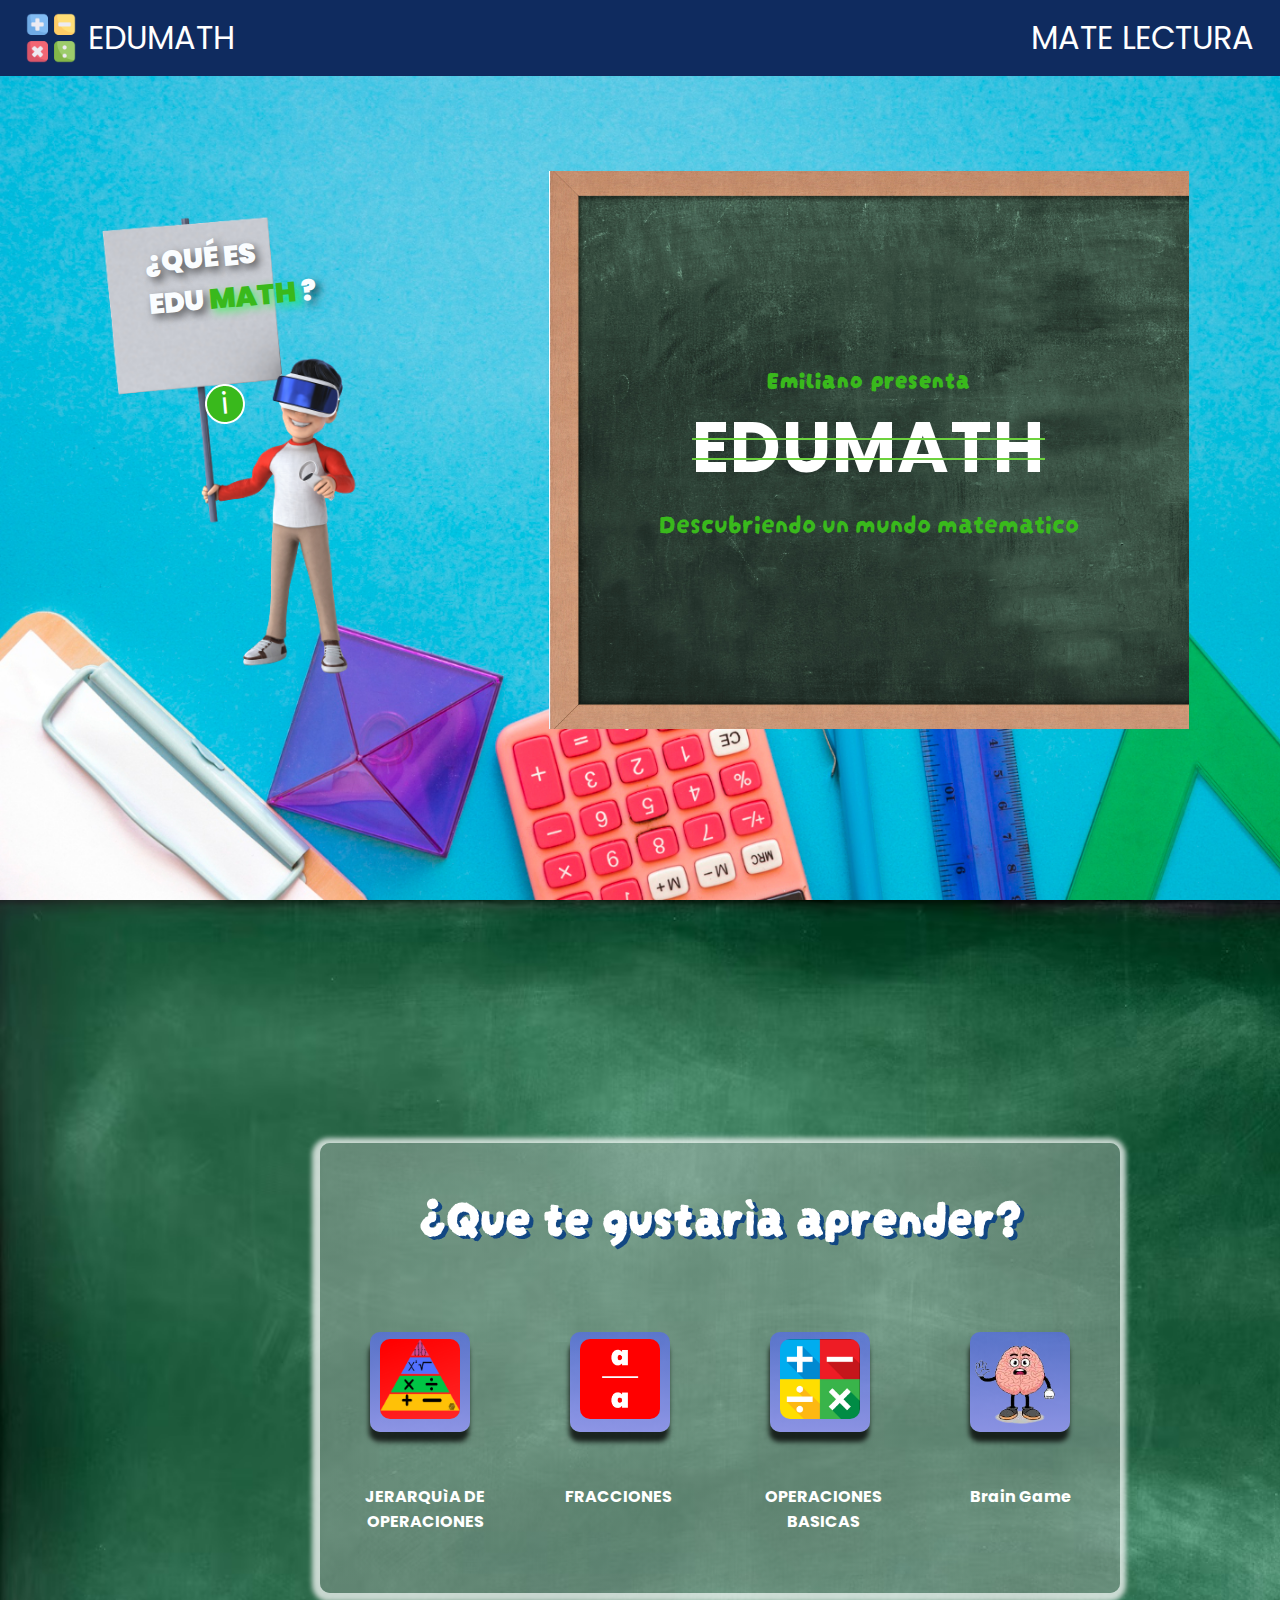
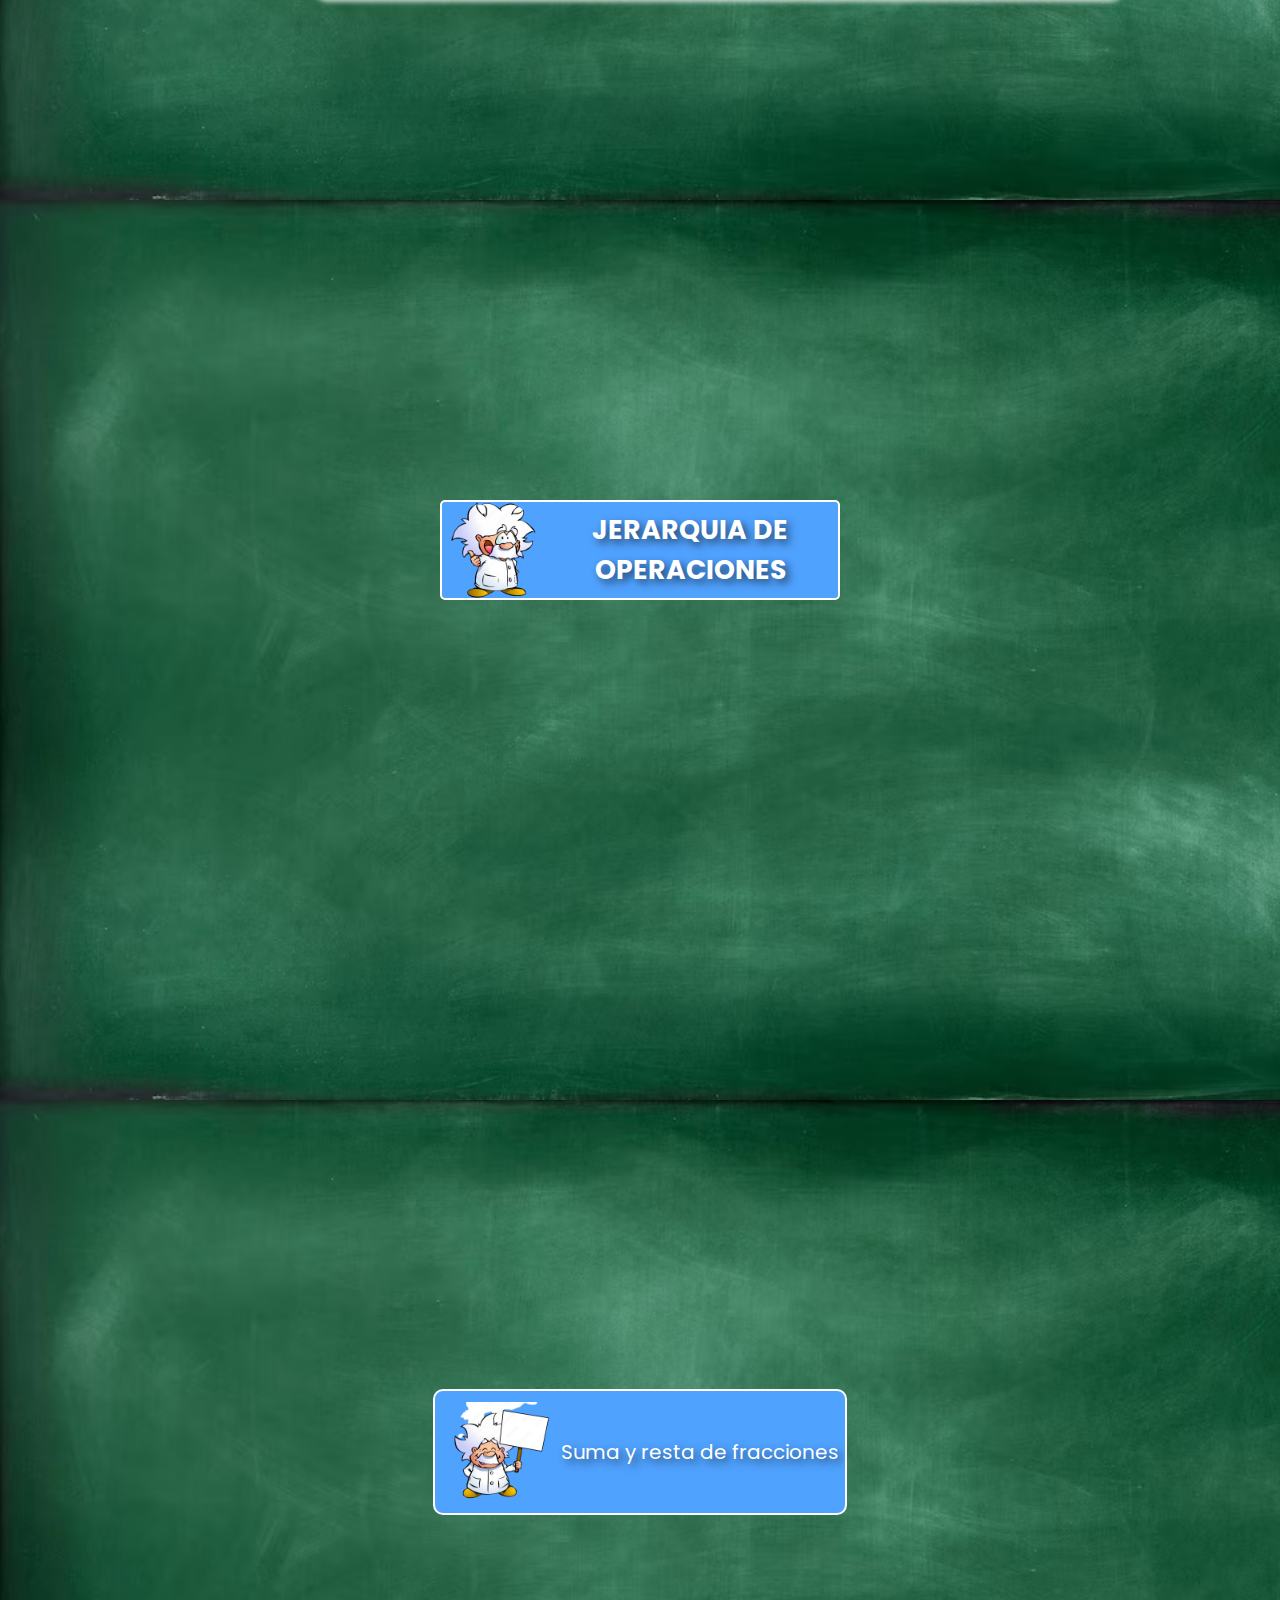
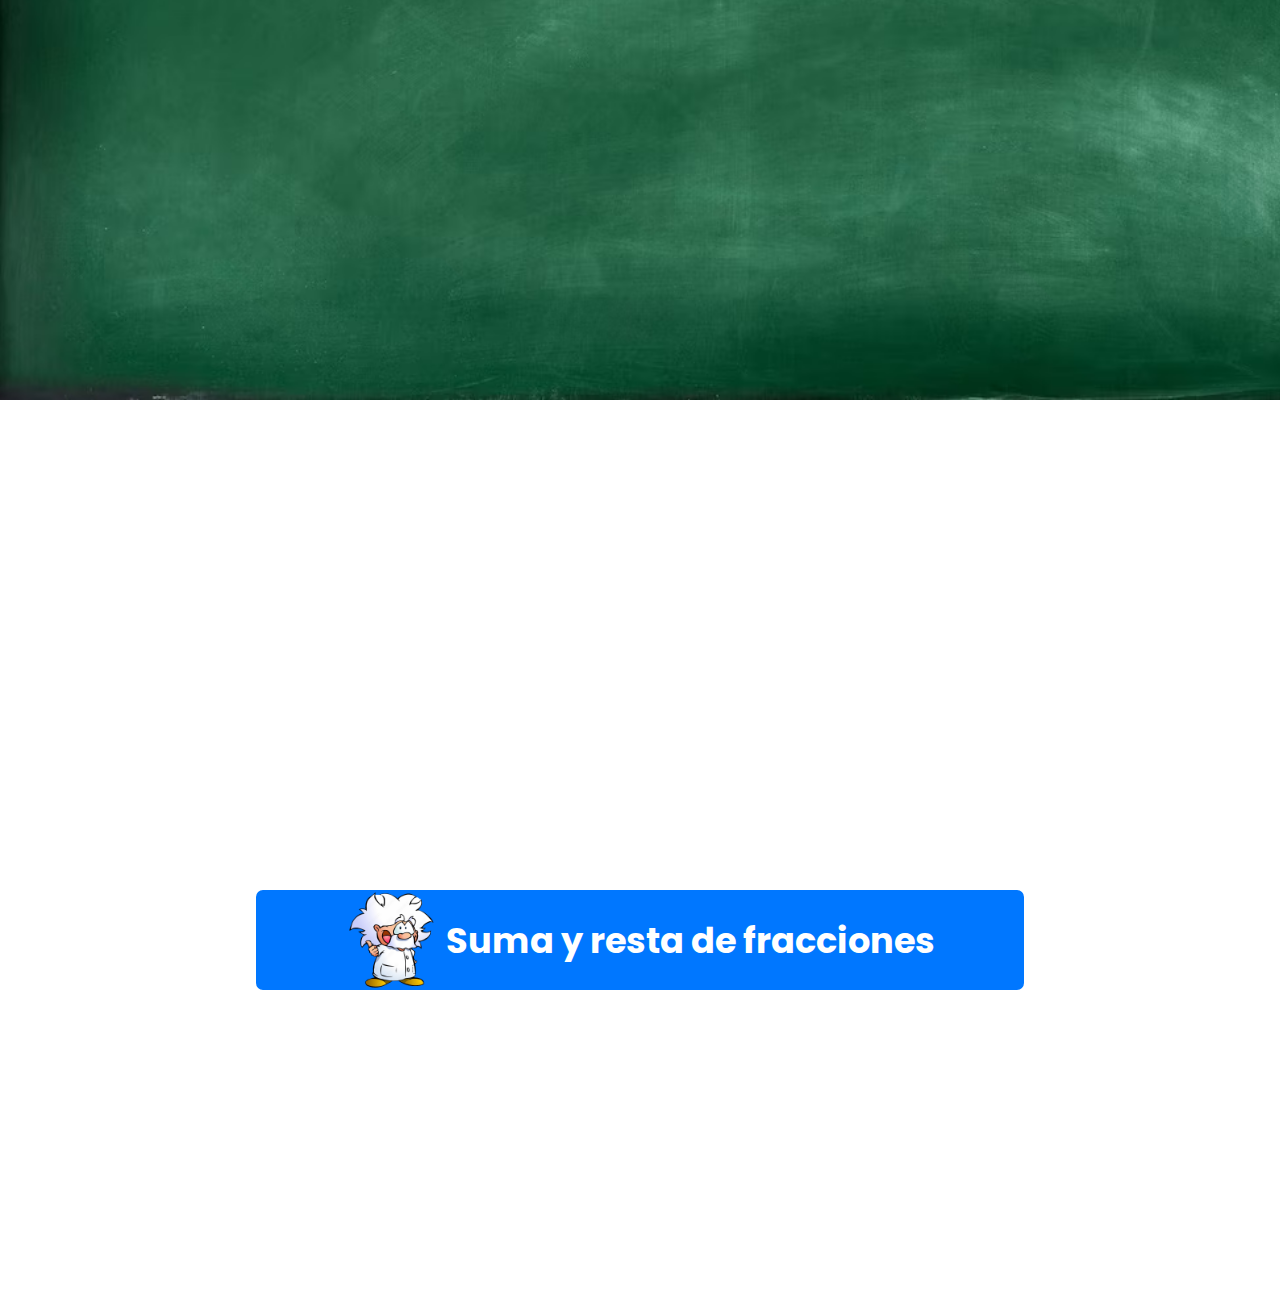
==== index.html @ 68a43398 "ejercicios aleatorios done" ====
<!DOCTYPE html>
<html lang="es">

<head>
   <meta charset="UTF-8">
   <meta http-equiv="X-UA-Compatible" content="IE=edge">
   <meta name="viewport" content="width=device-width, initial-scale=1.0">
   <link rel="stylesheet" href="https://cdnjs.cloudflare.com/ajax/libs/font-awesome/6.1.1/css/all.min.css"
      integrity="sha512-KfkfwYDsLkIlwQp6LFnl8zNdLGxu9YAA1QvwINks4PhcElQSvqcyVLLD9aMhXd13uQjoXtEKNosOWaZqXgel0g=="
      crossorigin="anonymous" referrerpolicy="no-referrer" />
   <title>EDUMATH</title>
   <link rel="stylesheet" href="estilos.css">
   <link
      href="https://fonts.googleapis.com/css2?family=Darumadrop+One&family=Poppins:wght@900&family=Raleway:wght@100&display=swap"
      rel="stylesheet">



</head>

<body>
   <script src="index.js"></script>

   <nav class="nav">
      <div class="nombreLogo">
         <img src="mate.png" alt="">
         <a href="#section-1">EDUMATH</a>
      </div>
      <div class="nombreLogo2">
         <a href="#section-3">MATE LECTURA</a>
      </div>
   </nav>

   <div id="section-1">
      <div class="container">
         <div class="cartel">
            <img src="niño_cartel-removebg-preview.png" alt="">
            <h1 id="edumath">¿QUÉ ES <br> EDU<span> MATH </span>?</h1>
            <p id="info">herramientas tecnologica <br> la cual brinda los recursos nesecarios para mejorar el
               rendimiento matematico</p>
            <button type="button" class="info__math" id="ver_info" onclick="verInfo ();">i</button type="button">
            <button type="button" class="info__math" id="ocultar_info" onclick="ocultarInfo ();">i</button
               type="button">
         </div>




         <div class="pizarra">




            <h2 class="content__pizarra">Emiliano presenta</h2>
            <h3 class="loading-text content__pizarra">EDUMATH</h3>
            <p class="content__pizarra">Descubriendo un mundo matematico</p>

         </div>
      </div>

   </div>



   <div id="section-3">
      <div class="container_s3">
         <div id="titulo-opciones">
            <h1>¿Que te gustarìa aprender?</h1>
         </div>
         <div class="items">
            <div class="item__div"><a href="#section-4">
                  <img class="item" src="Diseño sin título.png" alt="">
                  <h4 id="jo">JERARQUìA DE <br> OPERACIONES</h4>
               </a>
            </div>

            <div class="item__div"><a href="#section-5">
                  <img class="item" src="Captura de pantalla (249).png" alt="">
                  <h4 id="f">FRACCIONES</h4>
               </a>
            </div>

            <div class="item__div"><a href="juego.html">
                  <img src="dados.png" class="item" alt="">
                  <h4 id="o">OPERACIONES <br> BASICAS </h4>
               </a>
            </div>

            <div class="item__div"> <a href="juegoMemoria.html">
                  <img src="cerebro-removebg-preview.png" class="item" id="brain">
                  <h4 id="brain__h4"> Brain Game</h4>
               </a>
            </div>

         </div>
      </div>
   </div>

   <div id="section-4">
      <div class="jerarquia">



         <div class="titulo__jerarquia">
            <button id="btn__jerarquia" type="button" onclick="mostrarJerarquia();">
               <img src="einstein_like-removebg-preview.png" alt="">
               <h1>
                  JERARQUIA DE OPERACIONES
               </h1>
            </button>
         </div>

         <div class="ocultar__jerarquia">
            <button id="btn__ocultarJerarquia" onclick="ocultarJerarquia();" class="btn__jerarquia">Ocultar</button>
         </div>


         <div id="info__jerarquia">
            <p>
               En matemáticas, la jerarquía de operaciones se refiere al orden en que se deben realizar las
               operaciones matemáticas. Imaginemos la siguiente situación:

               <span> 2 + 3 x 4 - 5 ÷ 5 </span>

               Podríamos hacer el siguiente cálculo:

               primero sumamos 2 + 3, luego multiplicamos por 4, a eso le restamos 5, y finalmente dividimos por 5.
               O podríamos sumar 2 más 3, restar 4 y 5, multiplicar eso resultado y dividir al final por 5.
               En cualquiera de los dos casos, el resultado es diferente. Por eso, existen unas reglas o
               instrucciones que se deben seguir para que una serie de operaciones matemáticas siempre sea resuelta
               de la misma forma. De esta forma, en la expresión <span> 2 + 3 x 4 -5 ÷ 5 </span>el resultado correcto
               es 13 porque:

               primero se realizan las multiplicaciones y divisiones: <span> 3 x 4 = 12, 5 ÷ 5 =1 </span>
               luego se realizan las sumas y restas en el sentido de izquierda a derecha:
               <span> 2 + 12 = 14, 14 - 1 = 13. </span>
            </p>
         </div>

         <div class="contenedorEjerciciosJerarquia">
            <div class="imgDeEjerciciosJerarquia">
               <img src="einstein_like-removebg-preview.png" alt="">
            </div>
            
            <div class="presentacionEjerciciosJerarquia">
               <div class="tituloDeEjerciciosJerarquia">
                  <h1>¡Aqui tienes ejercicios para practicar!</h1>
               </div>
               <div class="ejerciciosFr">
                  <h4> 
                     <span id="numA">3</span>
                     <span id="operando1">+</span>
                     <span id="numB">6</span>
                     <span id="operando2">*</span>
                     <span id="numC">2</span>
                     <span id="operando3">+</span>
                     <span id="numD">2</span>
                 </h4>
                 <h4> 
                  <span id="numA2">3</span>
                  <span id="operando12">+</span>
                  <span id="numB2">6</span>
                  <span id="operando22">*</span>
                  <span id="numC2">2</span>
                  <span id="operando32">+</span>
                  <span id="numD2">2</span>
              </h4>
              <h4> 
               <span id="numA3">3</span>
               <span id="operando13">+</span>
               <span id="numB3">6</span>
               <span id="operando23">*</span>
               <span id="numC3">2</span>
               <span id="operando33">+</span>
               <span id="numD3">2</span>
           </h4>
                  <button onclick="generarJe();">Ver mas ejercicios</button>
               </div>
            </div>
            
         </div>


        





         <div id="toca__aqui">

            <img src="https://cdn-icons-png.flaticon.com/512/892/892550.png" alt="">

         </div>



      </div>
   </div>

   <div id="section-5">
      <div class="container__fracciones">
         <div class="btns__fracciones">
            <button id="btn__fraccion1" class="btn__fraccion" onclick="mostrarInfoFracciones();"> <img
                  src="einstein_cartel-removebg-preview.png" alt=""> Suma y resta de fracciones</button>
         </div>
         <div id="btn_mostrarFraccion">
            <img src="https://cdn-icons-png.flaticon.com/512/892/892550.png" alt="">
         </div>

         <div id="infoFraccionales" class="infoFracciones">
            <p> Al tener el mismo denominador en las fracciones que vamos a sumar o restar, dejamos el mismo denominador
               y sumamos o restamos el numerador.
               Vamos a ver un ejemplo. Si sumamos <span> 7/10 y 10/10, </span> dejamos <span> 10 </span> como
               denominador de la fracción resultante y sumamos los numeradores,<span> 7 + 10 = <strong> 17. </strong>
               </span> Por lo que el resultado de la fracción sería <span><strong> 17/10. </strong></span> </p>
         </div>

         <div><button id="btn__ocultarFraccion" onclick="ocultarInfoFracciones()">Ocultar</button></div>

         <div class="contenedorEjerciciosFracciones">

            <div class="imgDeEjerciciosFracciones">
               <img src="einstein_like-removebg-preview.png" alt="">
            </div>

            <div class="presentacionEjerciciosFracciones">

               <div class="tituloDeEjerciciosFracciones">
                  <h1>¡Aqui tienes ejercicios para practicar!</h1>
               </div>


               <div class="ejerciciosJe">
                  <h4><span id="aa">8</span> / <span class="denominador1">2</span> <span id="operacion">+</span> <span
                        id="bb">16</span> / <span class="denominador2">2</span></h4>
                  <h4><span id="aa2">6</span> / <span class="denominador12">3</span> <span id="operacion2">-</span> <span
                        id="bb2">12</span> / <span class="denominador22">3</span></h4>
                  <h4><span id="aa3">18</span> / <span class="denominador13">6</span> <span id="operacion3">-</span> <span
                        id="bb3">6</span> / <span class="denominador23">6</span></h4>
                  <button class="btn_ejerciciosJerarquia" onclick=" generarEc ();">Ver mas ejercicios</button>
               </div>
            </div>

         </div>


      </div>
      <div class="container__fraccionesResponsive">

         <div id="tittleResponsive" onclick="mostrarFraccionResponsive();" class="tittle__responsive">
            <img src="einstein_like-removebg-preview.png" alt="">
            <h1>Suma y resta de fracciones</h1>
         </div>

         <div id="parrafoResponsive" class="infoFraccionesResponsive">
            <p> Al tener el mismo denominador en las fracciones que vamos a sumar o restar, dejamos el mismo denominador
               y sumamos o restamos el numerador.
               Vamos a ver un ejemplo. Si sumamos <span> 7/10 y 10/10, </span> dejamos <span> 10 </span> como
               denominador de la fracción resultante y sumamos los numeradores,<span> 7 + 10 = <strong> 17. </strong>
               </span> Por lo que el resultado de la fracción sería <span><strong> 17/10. </strong></span> </p>
         </div>

         <div id="btnFraccionResponsive" class="btnFraccionResponsive">
            <button class="btn__responsive" onclick="ocultarFraccionResponsive() ;">Ocultar</button>
         </div>

         <div id="ejerciciosResponsive" class="ejerciciosResponsive">
            <div class="tituloEjerciciosFraccionesResponsive">
               <h1>!Aqui tienes unos ejercicios para practicar!</h1>
            </div>
            <div class="ejerciciosFraccionesResponsive">
               <h4>15 / 3 + 15 / 3</h4>
               <h4>81 / 9 - 25 / 9 </h4>
               <h4>20 / 4 + 100 / 4</h4>
               <h4>36 / 6 - 48 / 6</h4>
            </div>
         </div>

      </div>
   </div>
</body>

</html>
---- estilos.css ----
/*html{
    scroll-behavior: smooth;
}*/

body {

    margin: 0;
    font-family: 'Poppins', sans-serif;
    /* background-image: url(pizarra-colegio.jpg); */
    background-repeat: no-repeat;
    transition: 1s;
    background-size: cover;
    /*overflow: hidden;*/

}


.container__fraccionesResponsive{
    display: none;
}

.nav {
    background-color: #0f2b5f;
    width: 96%;
    display: flex;
    flex-direction: row;
    justify-content: space-between;
    padding: 1% 2%;
    align-items: center;
    position: fixed;
    z-index: 500000;
}

.nombreLogo {
    display: flex;
    width: 25%;
    justify-content: left;
    align-items: center;
}

.nombreLogo img {
    width: 50px;
    margin-right: 4%;
}

nav a {
    text-decoration: none;
    color: #fff;
    font-size: 2em;
}

hr {
    border: .5px solid rgb(182, 182, 182);
    width: 90%;

}

#section-3 {
    width: 100vw;
    height: 100vh;
    background-image: url(pizarra.png);
    background-repeat: no-repeat;
    background-size: cover;
}

.items {
    display: flex;
    justify-content: center;
    flex-direction: block;

}

.item {
    width: 80px;
    height: 80px;
    border-radius: 10px;
    transition: .5s;



}

.item:hover {
    transform: translateY(-50px);
    transition: .3s;
}

.item__div {
    background-color: #124783;
    margin: 10px;
    background: linear-gradient(rgba(80, 100, 255, .6), rgba(150, 150, 255, .8));
    border-radius: 10px;
    width: 100px;
    height: 100px;
    display: flex;
    justify-content: center;

    align-items: center;
    text-align: center;
    align-content: center;

    margin: 50px;
    box-shadow: -1px 10px 5px 0px rgba(0, 0, 0, 0.75);
    -webkit-box-shadow: -1px 10px 5px 0px rgba(0, 0, 0, 0.75);
    -moz-box-shadow: -1px 10px 5px 0px rgba(0, 0, 0, 0.75);
    transition: .5s;

}


.item__div h4 {
    color: #fff;
    position: absolute;
    top: 320px;
    text-align: center;
    justify-content: center;
}

.item__div:hover {

    background: linear-gradient(rgba(2, 17, 130, 0.6), rgba(0, 0, 147, 0.8));
    transition: 1s;



}


#brain {
    height: 150px;
    width: 150px;
}

#brain__h4 {
    transform: translateX(25px);
}

#titulo-opciones {
    display: flex;
    justify-content: center;


    position: relative;

    font-family: 'Darumadrop One', cursive;
}

@keyframes flotar {
    0% {
        transform: translateX(0), translateY(0);
    }

    50% {
        transform: translateX(20px);
    }

    100% {
        transform: translateX(0);
    }
}

#titulo-opciones h1 {
    color: #fff;

    display: flex;
    font-size: 50px;
    text-align: center;
    text-shadow: 4px 3px 0 #124783;

    animation: flotar 2s ease-in-out infinite;
}

.container_s3 {
    position: relative;
    display: flex;
    flex-direction: column;
    height: 450px;
    top: 27%;
    width: 800px;
    left: 25%;
    border-radius: 10px;
    background: linear-gradient(rgba(195, 195, 195, 0.4), rgba(186, 186, 186, 0.4));
    box-shadow: -1px 2px 5px 7px rgba(255, 255, 255, 0.75);
    -webkit-box-shadow: -1px 2px 5px 7px rgba(255, 255, 255, 0.75);
    -moz-box-shadow: -1px 2px 5px 7px rgba(255, 255, 255, 0.75);
}







#jo,
#f,
#o {
    transform: translateX(-15px);
}








#section-4 {
    display: flex;
    width: 100vw;
    height: 100vh;
    background-image: url(pizarra.png);
    background-repeat: no-repeat;
    background-size: cover;
    position: static;
}

.jerarquia {
    width: 100%;
    height: 400px;
    left: 0%;
    display: flex;
    position: relative;
    justify-content: start;
    align-items: center;
    flex-direction: column;
    top: 100px;
    font-family: 'Raleway';

}


.jerarquia h1 {
    color: #fff;
    font-family: poppins;

}

.jerarquia p {
    color: #fff;
    font-family: 'Darumadrop One', cursive;
    font-size: 25px;
}
















#home {
    position: absolute;
    justify-content: center;
    background-color: #f0bc84;
    align-items: center;
    border-radius: 50%;
    height: 50px;
    width: 50px;
    display: flex;
    border: 3px solid #000000;
    position: fixed;
    bottom: 10px;
    z-index: 90000000;
    left: 10px;
    filter: invert(150%);
}

#home:hover {
    background-color: #ff952c;
}

#home img {
    height: 30px;
    padding: 5px;
    color: #fff;
    filter: contrast(150%);
}






#section-1 {
    width: 100vw;
    height: 100vh;
    background-image: url(calculadora-cerca-papeleria-forma-geometrica.jpg);
    background-repeat: no-repeat;
    background-size: cover;
    display: flex;
    justify-content: center;



}


.container {
    display: flex;
    justify-content: center;
    align-items: center;
    height: 100%;
    width: 100%;
    position: relative;
    margin: auto;
    border-radius: 10px;

}

.container img {

    height: 500px;

}


.pizarra {

    display: flex;

    flex-direction: column;
    align-items: center;
    justify-content: center;

    background-image: url(pizarra-colegio.jpg);
    background-size: cover;
    height: 62%;

    width: 50%;
}


.cartel h1 {
    color: #fafdff;
    font-weight: 900;
    font-size: 28px;
    position: absolute;
    left: 11.5%;
    top: 24%;

    transform: rotate(-5deg);
    text-shadow: 4px 4px 9px rgba(0, 0, 0, 0.6);
    display: block;



}

.cartel p {
    position: absolute;
    width: 170px;
    height: 20%;
    top: 18%;
    left: 11%;


    font-size: 18px;
    text-align: center;
    transform: rotate(-5deg);
    font-weight: bold;
    color: #183711;
    font-family: 'Darumadrop One', cursive;
    text-shadow: 4px 4px 9px rgba(4, 255, 0, 0.6);
    transition: .5s;
    display: none;

}

.cartel h1 span {
    color: #39b91c;
    text-shadow: 4px 4px 9px rgba(12, 255, 49, 0.6);

}


.cartel img {
    display: flex;
    width: 90%;
    position: relative;
    height: 80%;
    left: 0%;
}


.cartel .info__math {
    color: #fff;
    background-color: #39b91c;
    border: 2px solid white;
    width: 40px;
    height: 40px;
    border-radius: 50%;
    display: flex;
    justify-content: center;
    align-items: center;
    font-size: 30px;
    font-family: poppins;
    position: absolute;
    top: 42.7%;
    left: 16%;
    transform: rotate(-5deg);

}

#ocultar_info {
    position: absolute;
    top: 42.7%;
    left: 16%;
    display: none;
}

.cartel .info__math:hover {
    background-color: #183711;
    transform: scale(110%) rotate(-5deg);
    transition: .6s;

}


.pizarra h3 {
    color: #ffffff;

    margin: 0%;
    letter-spacing: 1px;
    font-size: 70px;
    transition: .5s;


}



.pizarra h2 {

    color: #39b91c;
    position: relative;
    margin: 0% auto;
    font-size: auto;
    font-family: 'Darumadrop One', cursive;
    letter-spacing: 1px;
    transition: .5s;

}

.pizarra h2:hover {
    transform: scale(125%);
    transition: 1s ease-in-out;
}

.item__a:active {
    color: #4299FA;

}


.pizarra p {
    margin: 0%;

    color: #39b91c;

    font-size: 1.7em;
    font-family: 'Darumadrop One', cursive;
    position: relative;
    margin: 0% auto;
    transition: .5s;
}

.pizarra p:hover {
    transform: scale(120%);
    transition: 1s ease-in-out;
}


#section-2 {
    display: flex;
    width: 100%;
    height: 100vh;
    background-image: url(escritorio-escuela-libros-texto-cerca-pizarra.jpg);
    background-repeat: no-repeat;
    background-size: cover;

}



.loading-text {
    font-size: 24px;
    font-weight: bold;
    color: #333;
    position: relative;
    animation: loading-text 1.5s ease-in-out infinite;
}

.loading-text:before,
.loading-text:after {
    content: "";
    position: absolute;
    height: 2px;
    width: 100%;
    top: 50%;
    left: 0;
    background-color: #6dd23e;
    animation: loading-bars 1.5s ease-in-out infinite;
}

.loading-text:before {
    transform: translateY(-10px);
}

.loading-text:after {
    transform: translateY(10px);
}

@keyframes loading-text {
    0% {
        color: #fff;
    }

    50% {
        color: #6dd23e;
    }

    100% {
        color: #fff;
    }
}

@keyframes loading-bars {
    0% {
        transform: scale(1, 1);
    }

    25% {
        transform: scale(2, 1);
    }

    50% {
        transform: scale(1, 1);
    }

    75% {
        transform: scale(1, 2);
    }

    100% {
        transform: scale(1, 1);
    }
}

#info__jerarquia {
    display: none;
    flex-direction: column;
    position: relative;
    justify-content: start;
    text-align: center;
    left: 0px;
    width: 90%;

}

#info__jerarquia span {
    font-family: poppins;

    font-weight: bold;
    color: #abf;

}

#info__jerarquia p {
    font-size: 25px;
    top: 0px;
}





.titulo__jerarquia img {
    height: 100px;
}

.titulo__jerarquia button {
    display: flex;
    background-color: #50a2ff;
    width: 400px;
    height: 100px;
    border: none;
    border-radius: 5px;
    justify-content: center;
    align-items: center;
    border: 2px solid #fff;
    transition: .5s;
    position: absolute;
    left: 50%;
    top: 50%;
    transform: translateX(-50%) translateY(0%);

}

.titulo__jerarquia button:hover {
    background-color: #124783;

}

.titulo__jerarquia h1 {
    text-shadow: 4px 4px 9px rgba(0, 0, 0, 0.6);
}



#toca__aqui {
    display: flex;
    flex-direction: column;
    justify-content: space-between;
    align-items: center;
    color: #fff;
    font-size: 20px;


    font-family: poppins;
    position: relative;
    top: 130px;
}

#toca__aqui h4 {
    font-weight: bold;
    padding-bottom: 0%;
    position: relative;
    top: 0px;


}

#toca__aqui img {
    height: 30px;
    margin-top: 0;
    padding: 0;
    position: absolute;
    top: 220px;
    animation: flecha 2s ease-in-out infinite;
}

@keyframes flecha {
    0% {
        transform: translateY(0);

    }

    50% {
        transform: translateY(-50%);

    }

    100% {
        transform: translateY(0%);
    }
}


/* jerarquia */


.contenedorEjerciciosJerarquia{
    background-image: url(calculadora-cerca-papeleria-forma-geometrica.jpg);
    width: 60%;
    border: 2px solid #fff;
    border-radius: 10px;
   
    
    margin-top: 130px;
    display: flex;
    display: none;
}

.imgDeEjerciciosJerarquia {
    display: flex;
    height: 100%;
    justify-content: center;
    align-items: center;
    width: 20%;
}



.imgDeEjerciciosJerarquia img{
    height: 100px;
}


.tituloDeEjerciciosJerarquia h1{
    text-shadow: 4px 4px 9px rgba(0, 0, 0, 0.6);
}

.ejerciciosFr{
    
    display: flex;
    justify-content: space-evenly;
    align-items: center;
    flex-direction: row;
}

.ejerciciosFr h4{
    color: #fff;
    font-family: poppins;
    background-color: #124783;
    padding: 10px;
    border: 1px solid #fff;
    border-radius: 10px ;
    text-shadow: 2px 2px 2px rgba(206,89,55,0);
    transition: .5s;
}


.ejerciciosFr button{
    
        border: none;
        background: none;
        background-color: #4299FA;
        border: 2px solid #fff;
        border-radius: 7px;
        font-family: 'poppins';
        padding: 4px;
        height: 50px;
        color: #fff;
        cursor: pointer;
        transition: .5s;
    }
    
    .ejerciciosFr button:hover{
        background-color: #0f2b5f;
    }



.btn__jerarquia {
    display: none;
    background-color: #50a2ff;
    border: 1px solid #fff;
    color: #fff;
    font-size: 20px;
    font-family: darumadrop;
    font-weight: bold;
    transition: .5s;
    position: absolute;
    top: 100px;
    padding: 5px;
    border-radius: 10px;
}



.btn__jerarquia:hover {
    background-color: #124783;
}

#btn__ocultarJerarquia {
    top: 20em;
    width: 100px;
    justify-content: center;
    position: relative;
}

.contenedorEjerciciosFracciones {
    background-image: url(calculadora-cerca-papeleria-forma-geometrica.jpg);
    width: 60%;
    border: 2px solid #fff;
    border-radius: 10px;
    display: none;
    bottom: 50px;
    position: relative;
}
.ejerciciosJe{
    
    display: flex;
    justify-content: space-evenly;
    align-items: center;
    transition: .5s;
    flex-direction: row;
}

.ejerciciosJe h4{
    color: #fff;
    font-family: poppins;
    background-color: #124783;
    padding: 10px;
    border: 1px solid #fff;
    border-radius: 10px ;
    text-shadow: 2px 2px 2px rgba(206,89,55,0);
}

.ejerciciosJe button{
    border: none;
    background: none;
    background-color: #4299FA;
    border: 2px solid #fff;
    border-radius: 7px;
    font-family: 'poppins';
    padding: 4px;
    height: 50px;
    color: #fff;
    cursor: pointer;
    transition: .5s;
}

.ejerciciosJe button:hover{
    background-color: #0f2b5f;
}
.imgDeEjerciciosFracciones{
    height: 100%;
    width: 20%;
    display: flex;
    align-items: center;
    justify-content: center;
   
}
.imgDeEjerciciosFracciones img{
    height: 100px;
}


.tituloDeEjerciciosFracciones h1{
    text-shadow: 4px 4px 9px rgba(0, 0, 0, 0.6);
    color: #fff;

}
#section-5 {
    width: 100vw;
    height: 100vh;
    background-image: url(pizarra.png);
    background-repeat: no-repeat;
    background-size: cover;
    display: block;
}

.container__fracciones{
    display: flex;
    flex-direction: column;
    height: 100%;
    width: 100%;
    justify-content: center;
    align-items: center;
    position: relative;
    top: 0%;
    
}


.btns__fracciones {
    display: flex;
    width: fit-content;
    height: fit-content;
    position: relative;
    margin: auto;
    padding: auto;
    justify-content: center;
    align-items: center;

}

.btn__fraccion {
   margin-bottom: 0%;
    display: flex;
    align-items: center;
    background-color: #50a2ff;
    border: 2px solid #fff;
    border-radius: 10px;
    color: #fff;
    font-size: 20px;
    font-family: poppins;
    text-shadow: 4px 4px 9px rgba(0, 0, 0, 0.6);
    transition: .5s;
    position: relative;
    top: 6em;
}

.btn__fraccion:hover {
    background-color: #124783;
}

.btns__fracciones img {
    height: 100px;
    padding: 10px;
}


.btn__cambio1 {


    color: #fff;
    font-size: 20px;
    top: 200px;
    left: 200px;
    display: flex;
    position: relative;
    top: 31%;
    left: 34%;
}


.btn__cambio2 {

    left: 450px;
    color: #fff;
    font-size: 20px;
    top: 200px;
    left: 200px;
}

.infoFracciones {
    width: 100%;
    display: none;
    justify-content: center;
   
    position: relative;
    top: -25%;
    transition: 1s;
 

}

.infoFracciones p {
    color: #fff;
    width: 70%;
    font-family: 'Darumadrop One', cursive;
    font-size: 30px;
}

.infoFracciones p span {
    color: #4299FA;
}

.ejerciciosFracciones {
    display: none;
    align-items: center;
    position: relative;
    
    width: 80%;
    bottom: 10%;
    border: 3px solid #fff;
    border-radius: 10px;
    height: 150px;
    background-image: url(fondo.jpg);
    background-repeat: no-repeat;
    background-size: cover;

}


.ejerciciosFraccionesDificiles {
    display: none;
    justify-content: center;
    align-items: center;
    height: 100%;

    position: absolute;
    margin-right: 40%;
    width: 1000px;
    top: 8%;
    left: 10%;

}

.btn__ocultarFracciones {
    display: flex;
    z-index: 5000;
    justify-content: center;
    align-items: center;
}

.btn__ocultarFracciones button {
    color: #fff;
    background-color: #4299FA;
    width: 100px;
    height: 50px;
    border-radius: 10px;
    border: 1px solid #fff;
    font-size: 14px;
    padding: 3px;
    transition: .5s;
    position: relative;
    text-align: center;
    left: 520px;

}

.btn__mostrarFracciones {
    display: flex;
    justify-content: center;
    align-items: center;
}

.btn__mostrarFracciones button {
    color: #fff;
    background-color: #4299FA;
    width: 100px;
    height: 50px;
    border-radius: 10px;
    border: 1px solid #fff;
    font-size: 14px;
    padding: 3px;
    transition: .5s;
    position: absolute;
    left: 88.4%;
    bottom: 60%;
    text-align: center;
    

}


.btn__ocultarFracciones button:hover {
    background-color: #124783;
}

.btn__mostrarFracciones button:hover {
    background-color: #000000;
}

.ejerciciosFraccionesDificiles h4 {
    background-color: #124783;
    border: 1px solid #fff;
    border-radius: 10px;
    display: flex;
    justify-content: center;
    align-items: center;
    color: #fff;
    padding: 10px;
    margin: 50px;

    height: 20%;
}

.ejerciciosFracciones img {
    height: 120px;
    left: 150px;
}

.ejerciciosFraccionales {
    display: flex;
    position: absolute;
    left: 150px;
    top: 30px;

}


.ejerciciosFraccionales h4 {
    color: #fff;
    font-size: 20px;
    font-family: darumadrop;
    border: 1px solid white;
    border-radius: 10px;
    padding: 10px;
    background-color: #124783;
    margin: 40px;

}

.ejerciciosFracciones h1 {
    color: #fff;
    position: relative;
    top: -50px;
    font-size: 25px;
    left: 30%;
    text-shadow: 4px 4px 9px rgba(0, 0, 0, 0.6);
}

#btn__ocultarFraccion {
    background-color: #0077ff;
    color: #fff;
    text-shadow: 4px 4px 9px rgba(0, 0, 0, 0.6);
    border: 1px solid #fff;
    width: 120px;
    font-family: poppins;
    border-radius: 5px;


    height: 30px;
    position: relative;
    top: -140px;

    transition: .6s;
    display: none;
    justify-content: center;

    align-items: center;
    
    



}

#btn__ocultarFraccion:hover {
    background-color: #124783;

}

#btn_mostrarFraccion {
    width: 50px;
    display: flex;
    animation: flecha 2s ease-in-out infinite;
    height: 100px;
    position: relative;
    margin: auto;
    
}

#btn_mostrarFraccion img {
    height: 30px;
}

@media (max-width: 800px) {
    .pizarra {

        display: flex;
        justify-content: center;
        width: 100%;
        background-size: cover;
        padding: 3%;

    }


    .pizarra p {
        font-size: 1.5em;
    }

    .pizarra h2 {
        font-size: 1.5em;
    }

    .pizarra h3 {
        font-size: 3em;
    }

    nav a {
        font-size: 16px;
    }

    .nav{
        height: 70px;

    }

    .nav a{
        font-size: 30px;
    }

    .nombreLogo {
        margin-right: 0px;
    }

    .cartel {
        display: none;
    }

    .item__a {
        font-size: 18px;
    }

    #section-1 {
        height: 100vh;
    }

    #section-3 {
        display: flex;
        justify-content: center;
    }

    .container_s3 {
        left: 0%;
        width: 80%;
        height: 80vh;
        top: 10%;
        display: flex;
        grid-template-rows: 1fr 600px;
        justify-content: center;
        flex-direction: column;
        align-items: center;
    }

    .items {
        display: grid;
        grid-template-columns: 1fr 1fr;
        grid-template-rows: 150px 150px;
    }


    #titulo-opciones h1 {
        font-size: 30px;
        position: relative;
        top: -1em;
        margin-left: -1em;

    }

    .item__div {
        display: flex;
        justify-content: center;
        align-items: center;
        text-align: center;
        align-content: center;
        flex-direction: column;
        border: 2px solid #fff;
        margin: 75px;
        height: 80px;
        width: 80px;
        top: 50px;
    }

    .item {
        height: 70px;
        margin: 0px;
        width: 70px;
    }

    .item__div h4 {
        font-size: 12px;
    }

    #jo {
        transform: translateY(2.5em) translateX(-1em);
    }

    #f {
        transform: translateY(2.5em) translateX(-.5em);
    }

    #o {
        transform: translateY(15.6em) translateX(-1em);

    }

    #brain__h4 {
        transform: translateY(15.6em) translateX(3em);

    }



    .ejercicios__jerarquia {
        height: 100px;
        position: relative;

    }

    #btn__ocultarJerarquia {
        top: 0px;
    }


    #info__jerarquia p {
        font-size: 16px;
    }


    #ejercicios__jerarquia {
        position: relative;
        display: none;
        justify-content: center;
        align-items: center;
        top: 50px;
    }

    .img__einsteinEjercicios {
        display: none;
    }

    .tituloEjerciciosJerarquia {
        justify-content: center;
        align-items: center;
        font-size: 8px;
        display: flex;
        width: 100%;
        left: 0%;
        top: 0%;

    }

    .ejerciciosJerarquia h4 {
        font-size: 14px;
        position: relative;
        left: -5.5em;
        top: -1em;

        padding: 4px;
    }

    #dificilesJerarquia h4 {
        font-size: 12px;
        padding: 5px;
        height: 30px;
        position: relative;
        right: 6em;
        width: 20em;
        bottom: 20px;

    }

    .btns__jerarquia {
        display: flex;
        position: absolute;
        margin: auto;
        left: 50%;
        transform: translateX(-50%);
        top: 9em;
    }

    .btns__jerarquia:hover {
        transform: scale(0%);

        transform: translateY(0%), translateX(0%);
    }


    .container {
        display: flex;
        justify-content: center;


        position: relative;
        margin: auto;

        align-items: center;
    }
f

    #btn__fraccion1 {
        display: flex;
        background-color: #50a2ff;
        width: 400px;
        height: 100px;
        border: none;
        border-radius: 5px;
        justify-content: center;
        align-items: center;
        border: 2px solid #fff;
        transition: .5s;
       
    }

    .infoFracciones p {
        font-size: 12px;
    }

    .container__fracciones{
        display: none;
    }

    #ejerciciosFracciones {
        height: 10%;
        display: flex;
    }

    #ejerciciosFracciones h1 {
        font-size: 15px;
        width: 200%;
        left: 0%;
    }

    #ejerciciosFracciones img {
        display: none;
    }

    #fracc__fac h4 {
        font-size: 12px;
        height: 3%;
        width: 80px;
    }

    #fracc__h4 button {
        height: 10px;
    }
}











@media (min-width: 300px) and (max-width: 1500px){
/* TODO LO RESPONSIVE APARTIR DE AQUI */



.container__fraccionesResponsive{
    height: 100%;
    width: 100%;
    display: flex;
    flex-direction: column;
    
}


.tittle__responsive{
    display: flex;
    background-color: #0077ff;
    border: 3px solid #fff;
    width: 60%;
    border-radius: 10px;
    justify-content: center;
    align-items: center;
    position: relative;
    margin: auto;
    top: 10%;
    transition: .5s;
   
}

.tittle__responsive:hover{
    background-color: #0f2b5f;
    transform: scale(110%);
}

.tittle__responsive img{
    height: 100px;
    width: 100px;
   
}

.tittle__responsive h1{
    color: #fff;
    font-size: 2.2em;
}

.infoFraccionesResponsive{
   
    display: none;
    width: 75%;
    position: relative;
    margin: 0% auto;
    top: 5%;
    bottom: 5%;
}

.infoFraccionesResponsive p{
    color: #fff;
    font-family: 'Darumadrop One', cursive;
    font-size: 30px;
    margin: 0% 0% 10% 0%;
    font-size: 2.2em;
    position: relative;
    top: -5%;
}

.ejerciciosResponsive{
    display: none;
    flex-direction: column;
    background-color: #0077ff;
    border: 3px solid #fff;
    border-radius: 10px;
    margin: 5% auto;
    position: relative;

}

.tituloEjerciciosFraccionesResponsive{
    display: flex;
    width: 100%;
    justify-content: center;
    align-items: center;
    padding: 0px;
    top: 90%;
}
.tituloEjerciciosFraccionesResponsive h1{
    color: #fff;
    font-size: 30px;
    padding: 10px;
}

.ejerciciosFraccionesResponsive {
    display: flex;
    justify-content: space-around;
    align-items: center;
    margin: auto;
    position: relative;
    width: 90%;
}

.ejerciciosFraccionesResponsive h4{
    color: #fff;
    background-color: #0f2b5f;
    font-size: 20px;
    border: 2px solid #fff;
    border-radius: 10px;
    padding: 10px;
    
}

.btnFraccionResponsive{
    display: none;
    position: relative;
    margin: 10% auto;
    top: 10px;
    z-index: 500;

}

.btnFraccionResponsive button{
    background-color: #0077ff;
    color: #fafdff;
    border-radius: 10px;
    
    padding: 7px;
    font-family: poppins;
    font-size: 30px;
    border: 2px solid #fff;
    z-index: 500;
    
}

}



/* para iphone 6 7 y 8 */

@media (min-width: 390px) and (max-width: 750px){
    .pizarra p{
        text-align: center;
    }

    .nav a{
        font-size: 16px;
    }

    #btn__jerarquia{
        width: 70%;
        height: 70px;
            
    }

    .container_s3 h1{
        margin-bottom: 0%;
    }

    #btn__jerarquia img{
        height: 40px;
        margin-right: 0px;
    }

    #section-4{
        width: 100%;
    }

   

    #btn__jerarquia h1{
        font-size: 16px;
    }

    .tittle__responsive{
        height: 70px;
        justify-content: center;
        border-radius: 4px;
        background-color: #50a2ff;
    }

    .tittle__responsive img{
        height: 40px;
        width: 40px;
        margin: 20px;
    }

    .infoFraccionesResponsive {
        font-size: 8px;
        margin-top: 10px;
    }

    .btnFraccionResponsive button{
        display: flex;
        align-items: center;
        text-align: center;
        justify-content: center;
        height: 30px;
        width: 100px;
        font-size: 16px;
        
    }

    .tittle__responsive h1{
        font-size: 14px;
        text-shadow: 4px 4px 9px rgba(0, 0, 0, 0.6);
    }

    .tituloEjerciciosFraccionesResponsive {
        display: flex;

    }

    .tituloEjerciciosFraccionesResponsive h1 {
        font-size: 16px;
        text-shadow: 4px 4px 9px rgba(0, 0, 0, 0.6);
    }
    .ejerciciosFraccionesResponsive h4 {
        font-size: 8px;
        padding: 5px;
        text-shadow: 4px 4px 9px rgba(0, 0, 0, 0.6);
    }
    
}
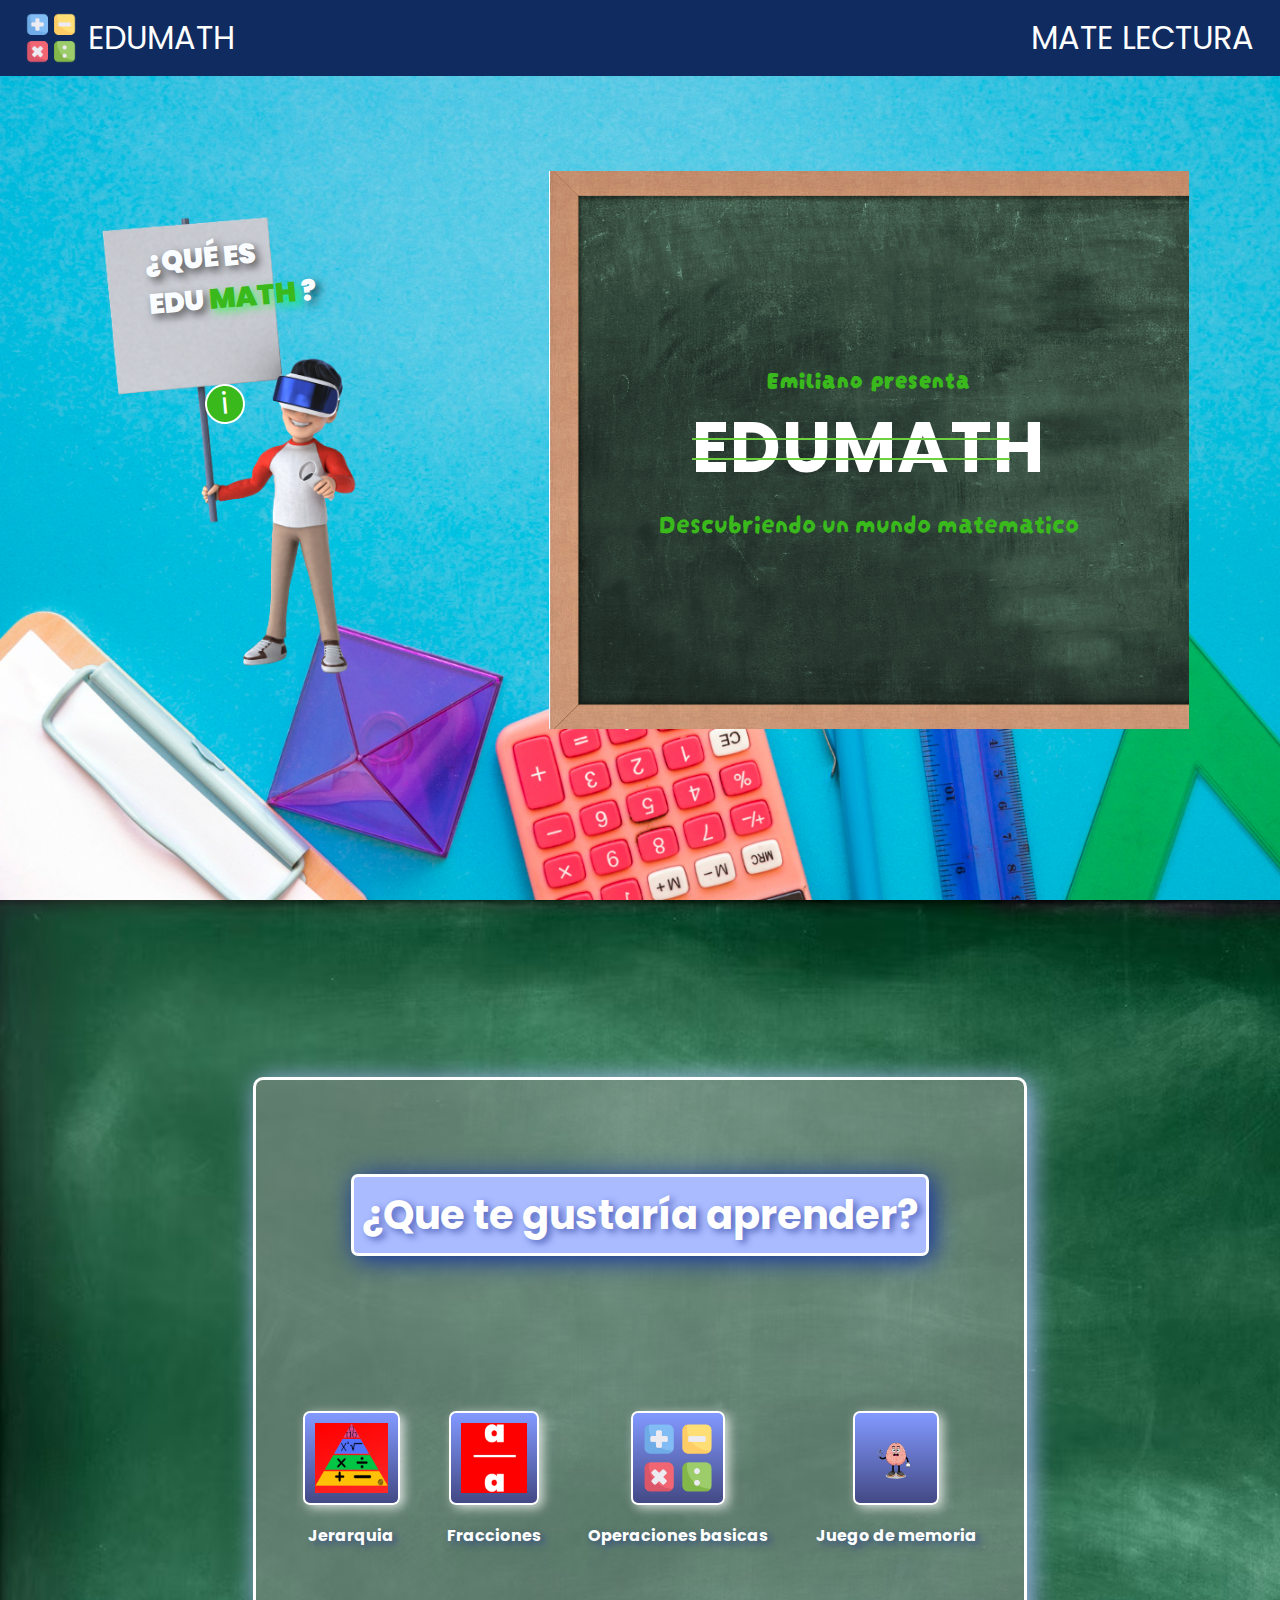
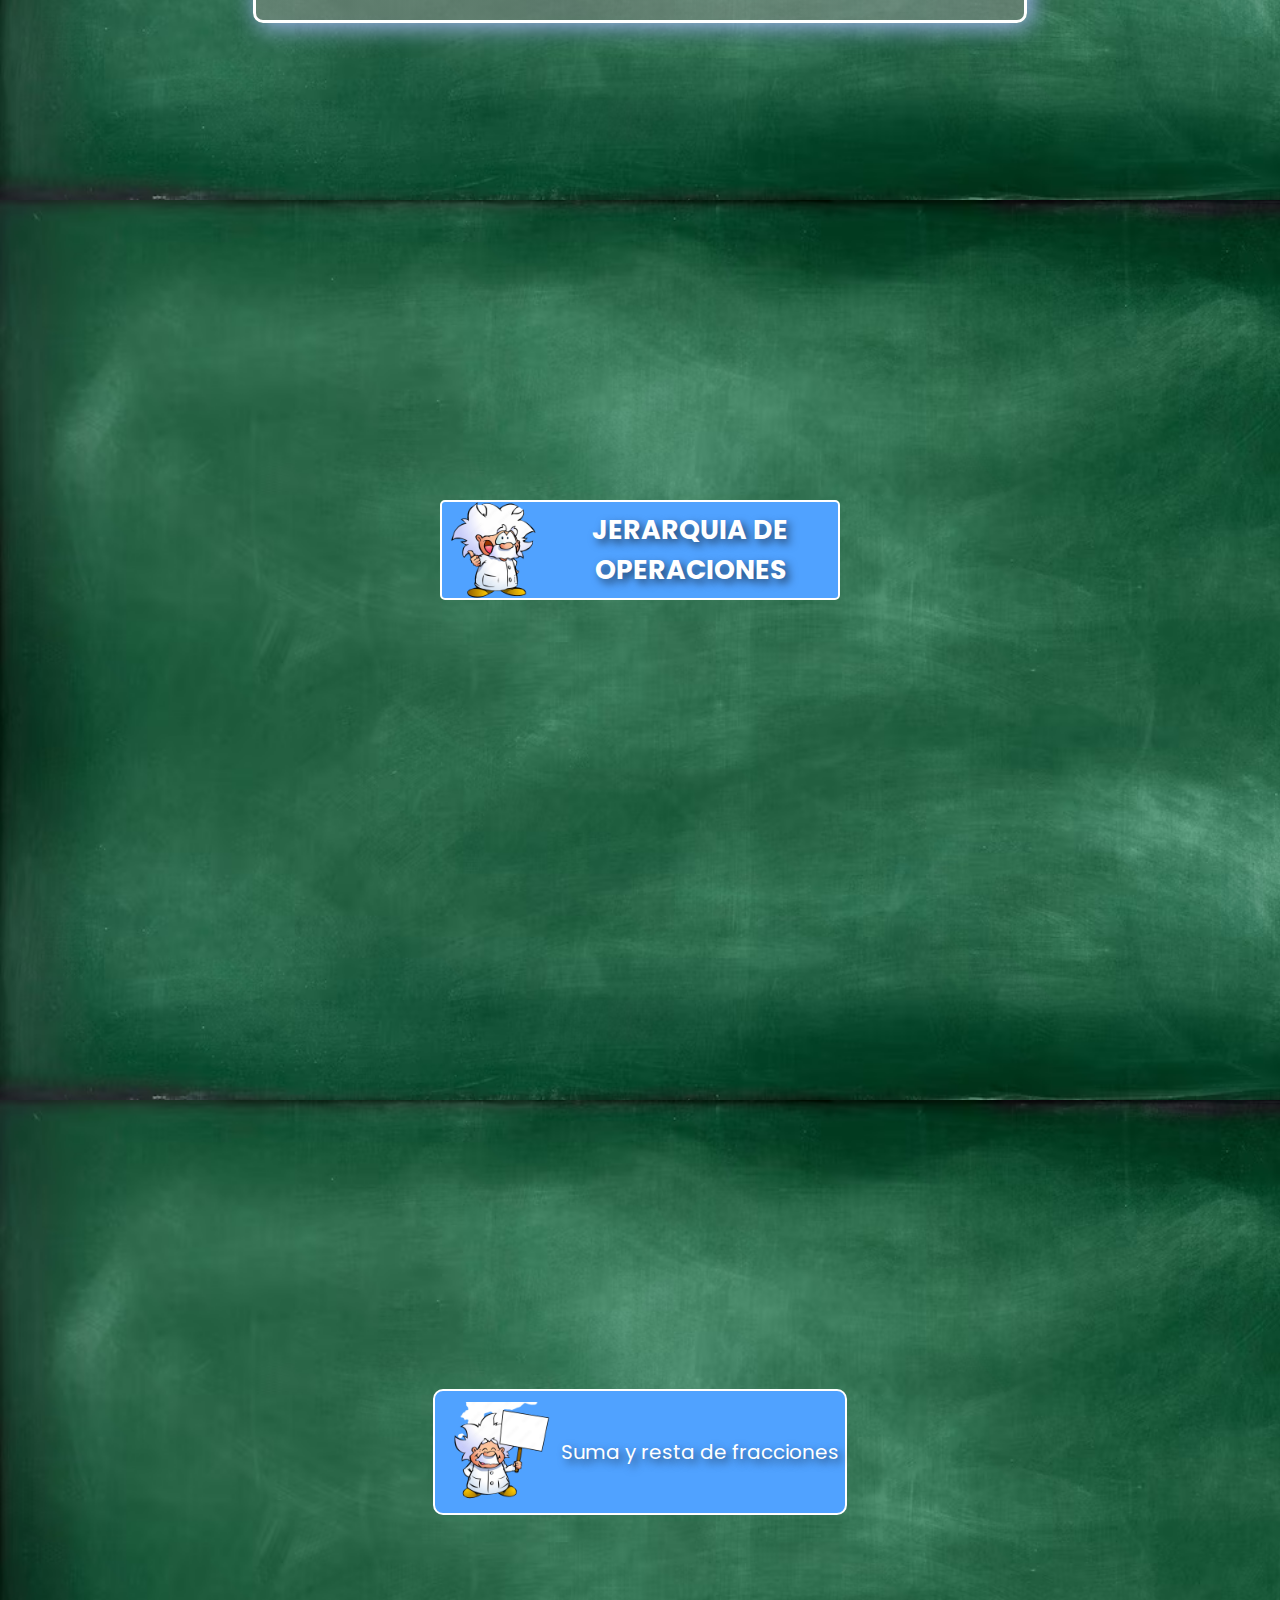
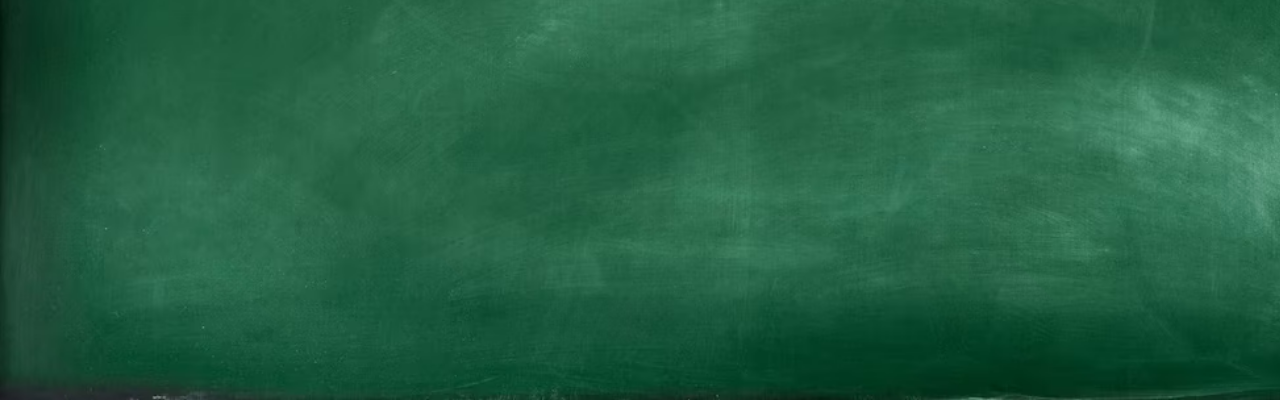
==== commit d86dcba6: "edumath terminado" ====
--- a/index.html
+++ b/index.html
@@ -63,35 +63,31 @@
 
 
    <div id="section-3">
-      <div class="container_s3">
-         <div id="titulo-opciones">
-            <h1>¿Que te gustarìa aprender?</h1>
-         </div>
-         <div class="items">
-            <div class="item__div"><a href="#section-4">
-                  <img class="item" src="Diseño sin título.png" alt="">
-                  <h4 id="jo">JERARQUìA DE <br> OPERACIONES</h4>
-               </a>
-            </div>
-
-            <div class="item__div"><a href="#section-5">
-                  <img class="item" src="Captura de pantalla (249).png" alt="">
-                  <h4 id="f">FRACCIONES</h4>
-               </a>
-            </div>
-
-            <div class="item__div"><a href="juego.html">
-                  <img src="dados.png" class="item" alt="">
-                  <h4 id="o">OPERACIONES <br> BASICAS </h4>
-               </a>
-            </div>
-
-            <div class="item__div"> <a href="juegoMemoria.html">
-                  <img src="cerebro-removebg-preview.png" class="item" id="brain">
-                  <h4 id="brain__h4"> Brain Game</h4>
-               </a>
-            </div>
-
+      <div class="contentMateLectura">
+         <div class="tituloOpciones">
+            <h1>¿Que te gustaría aprender?</h1>
+         </div>
+         
+         <div class="opciones">
+            <div class="opcion" >
+               <a href="#section-4"> <img src="Diseño sin título.png" alt=""> </a>
+               <h1>Jerarquia</h1>
+            </div>
+
+            <div class="opcion">
+               <a href="#section-5"><img src="fracciones.png" alt=""></a>
+               <h1>Fracciones</h1>
+            </div>
+
+            <div class="opcion">
+               <a href=""><img src="mate.png" alt=""></a>
+               <h1>Operaciones basicas</h1>
+            </div>
+
+            <div class="opcion">
+               <a href=""><img src="cerebro-removebg-preview.png" alt=""></a>
+               <h1>Juego de memoria</h1>
+            </div>
          </div>
       </div>
    </div>
@@ -122,11 +118,7 @@
 
                <span> 2 + 3 x 4 - 5 ÷ 5 </span>
 
-               Podríamos hacer el siguiente cálculo:
-
-               primero sumamos 2 + 3, luego multiplicamos por 4, a eso le restamos 5, y finalmente dividimos por 5.
-               O podríamos sumar 2 más 3, restar 4 y 5, multiplicar eso resultado y dividir al final por 5.
-               En cualquiera de los dos casos, el resultado es diferente. Por eso, existen unas reglas o
+               , existen unas reglas o
                instrucciones que se deben seguir para que una serie de operaciones matemáticas siempre sea resuelta
                de la misma forma. De esta forma, en la expresión <span> 2 + 3 x 4 -5 ÷ 5 </span>el resultado correcto
                es 13 porque:
@@ -246,38 +238,7 @@
 
 
       </div>
-      <div class="container__fraccionesResponsive">
-
-         <div id="tittleResponsive" onclick="mostrarFraccionResponsive();" class="tittle__responsive">
-            <img src="einstein_like-removebg-preview.png" alt="">
-            <h1>Suma y resta de fracciones</h1>
-         </div>
-
-         <div id="parrafoResponsive" class="infoFraccionesResponsive">
-            <p> Al tener el mismo denominador en las fracciones que vamos a sumar o restar, dejamos el mismo denominador
-               y sumamos o restamos el numerador.
-               Vamos a ver un ejemplo. Si sumamos <span> 7/10 y 10/10, </span> dejamos <span> 10 </span> como
-               denominador de la fracción resultante y sumamos los numeradores,<span> 7 + 10 = <strong> 17. </strong>
-               </span> Por lo que el resultado de la fracción sería <span><strong> 17/10. </strong></span> </p>
-         </div>
-
-         <div id="btnFraccionResponsive" class="btnFraccionResponsive">
-            <button class="btn__responsive" onclick="ocultarFraccionResponsive() ;">Ocultar</button>
-         </div>
-
-         <div id="ejerciciosResponsive" class="ejerciciosResponsive">
-            <div class="tituloEjerciciosFraccionesResponsive">
-               <h1>!Aqui tienes unos ejercicios para practicar!</h1>
-            </div>
-            <div class="ejerciciosFraccionesResponsive">
-               <h4>15 / 3 + 15 / 3</h4>
-               <h4>81 / 9 - 25 / 9 </h4>
-               <h4>20 / 4 + 100 / 4</h4>
-               <h4>36 / 6 - 48 / 6</h4>
-            </div>
-         </div>
-
-      </div>
+     
    </div>
 </body>
 
--- a/estilos.css
+++ b/estilos.css
@@ -15,9 +15,7 @@
 }
 
 
-.container__fraccionesResponsive{
-    display: none;
-}
+
 
 .nav {
     background-color: #0f2b5f;
@@ -61,6 +59,7 @@
     background-image: url(pizarra.png);
     background-repeat: no-repeat;
     background-size: cover;
+    display: flex;
 }
 
 .items {
@@ -503,7 +502,7 @@
     content: "";
     position: absolute;
     height: 2px;
-    width: 100%;
+    width: 90%;
     top: 50%;
     left: 0;
     background-color: #6dd23e;
@@ -1122,15 +1121,17 @@
 
         display: flex;
         justify-content: center;
-        width: 100%;
-        background-size: cover;
-        padding: 3%;
+      
+        width: 90%;
+       
+        
+      
 
     }
 
 
     .pizarra p {
-        font-size: 1.5em;
+        font-size: 1.1em;
     }
 
     .pizarra h2 {
@@ -1197,8 +1198,7 @@
     #titulo-opciones h1 {
         font-size: 30px;
         position: relative;
-        top: -1em;
-        margin-left: -1em;
+        
 
     }
 
@@ -1246,11 +1246,6 @@
 
 
 
-    .ejercicios__jerarquia {
-        height: 100px;
-        position: relative;
-
-    }
 
     #btn__ocultarJerarquia {
         top: 0px;
@@ -1262,63 +1257,9 @@
     }
 
 
-    #ejercicios__jerarquia {
-        position: relative;
-        display: none;
-        justify-content: center;
-        align-items: center;
-        top: 50px;
-    }
-
-    .img__einsteinEjercicios {
-        display: none;
-    }
-
-    .tituloEjerciciosJerarquia {
-        justify-content: center;
-        align-items: center;
-        font-size: 8px;
-        display: flex;
-        width: 100%;
-        left: 0%;
-        top: 0%;
-
-    }
-
-    .ejerciciosJerarquia h4 {
-        font-size: 14px;
-        position: relative;
-        left: -5.5em;
-        top: -1em;
-
-        padding: 4px;
-    }
-
-    #dificilesJerarquia h4 {
-        font-size: 12px;
-        padding: 5px;
-        height: 30px;
-        position: relative;
-        right: 6em;
-        width: 20em;
-        bottom: 20px;
-
-    }
-
-    .btns__jerarquia {
-        display: flex;
-        position: absolute;
-        margin: auto;
-        left: 50%;
-        transform: translateX(-50%);
-        top: 9em;
-    }
-
-    .btns__jerarquia:hover {
-        transform: scale(0%);
-
-        transform: translateY(0%), translateX(0%);
-    }
+   
+
+   
 
 
     .container {
@@ -1352,7 +1293,7 @@
     }
 
     .container__fracciones{
-        display: none;
+        display: flex;
     }
 
     #ejerciciosFracciones {
@@ -1367,7 +1308,7 @@
     }
 
     #ejerciciosFracciones img {
-        display: none;
+        display: flex;
     }
 
     #fracc__fac h4 {
@@ -1379,6 +1320,10 @@
     #fracc__h4 button {
         height: 10px;
     }
+
+  
+
+   
 }
 
 
@@ -1394,133 +1339,7 @@
 @media (min-width: 300px) and (max-width: 1500px){
 /* TODO LO RESPONSIVE APARTIR DE AQUI */
 
-
-
-.container__fraccionesResponsive{
-    height: 100%;
-    width: 100%;
-    display: flex;
-    flex-direction: column;
-    
-}
-
-
-.tittle__responsive{
-    display: flex;
-    background-color: #0077ff;
-    border: 3px solid #fff;
-    width: 60%;
-    border-radius: 10px;
-    justify-content: center;
-    align-items: center;
-    position: relative;
-    margin: auto;
-    top: 10%;
-    transition: .5s;
-   
-}
-
-.tittle__responsive:hover{
-    background-color: #0f2b5f;
-    transform: scale(110%);
-}
-
-.tittle__responsive img{
-    height: 100px;
-    width: 100px;
-   
-}
-
-.tittle__responsive h1{
-    color: #fff;
-    font-size: 2.2em;
-}
-
-.infoFraccionesResponsive{
-   
-    display: none;
-    width: 75%;
-    position: relative;
-    margin: 0% auto;
-    top: 5%;
-    bottom: 5%;
-}
-
-.infoFraccionesResponsive p{
-    color: #fff;
-    font-family: 'Darumadrop One', cursive;
-    font-size: 30px;
-    margin: 0% 0% 10% 0%;
-    font-size: 2.2em;
-    position: relative;
-    top: -5%;
-}
-
-.ejerciciosResponsive{
-    display: none;
-    flex-direction: column;
-    background-color: #0077ff;
-    border: 3px solid #fff;
-    border-radius: 10px;
-    margin: 5% auto;
-    position: relative;
-
-}
-
-.tituloEjerciciosFraccionesResponsive{
-    display: flex;
-    width: 100%;
-    justify-content: center;
-    align-items: center;
-    padding: 0px;
-    top: 90%;
-}
-.tituloEjerciciosFraccionesResponsive h1{
-    color: #fff;
-    font-size: 30px;
-    padding: 10px;
-}
-
-.ejerciciosFraccionesResponsive {
-    display: flex;
-    justify-content: space-around;
-    align-items: center;
-    margin: auto;
-    position: relative;
-    width: 90%;
-}
-
-.ejerciciosFraccionesResponsive h4{
-    color: #fff;
-    background-color: #0f2b5f;
-    font-size: 20px;
-    border: 2px solid #fff;
-    border-radius: 10px;
-    padding: 10px;
-    
-}
-
-.btnFraccionResponsive{
-    display: none;
-    position: relative;
-    margin: 10% auto;
-    top: 10px;
-    z-index: 500;
-
-}
-
-.btnFraccionResponsive button{
-    background-color: #0077ff;
-    color: #fafdff;
-    border-radius: 10px;
-    
-    padding: 7px;
-    font-family: poppins;
-    font-size: 30px;
-    border: 2px solid #fff;
-    z-index: 500;
-    
-}
+  
 
 }
 
@@ -1553,7 +1372,7 @@
     }
 
     #section-4{
-        width: 100%;
+        width: 100vw;
     }
 
    
@@ -1562,53 +1381,200 @@
         font-size: 16px;
     }
 
-    .tittle__responsive{
-        height: 70px;
-        justify-content: center;
-        border-radius: 4px;
-        background-color: #50a2ff;
-    }
-
-    .tittle__responsive img{
-        height: 40px;
-        width: 40px;
-        margin: 20px;
-    }
-
-    .infoFraccionesResponsive {
+    
+    .contenedorEjerciciosJerarquia{
+        width: 85%;
+        margin-top: 10px;
+    }
+
+    .tituloDeEjerciciosJerarquia{
         font-size: 8px;
+        text-align: center;
+    }
+
+    .imgDeEjerciciosJerarquia img{
+        height: 60px;
+    }
+
+    .ejerciciosFr h4{
+        font-size: 10px;
+        font-weight: 100;
+        padding: 4px;
+        border-radius: 6px;
+    }
+
+    .ejerciciosFr button{
+        padding: 4px;
+        font-size: 7px;
+        height: 30px;
+
+    }
+
+    #btn__fraccion1{
+        width: 80%;
+        height: 80%;
+        border-radius: 6px;
+        font-size: 14px;
+    }
+
+    #btn__fraccion1 img{
+        height: 60px;
+    }
+
+   
+
+    .contenedorEjerciciosFracciones{
+        width: 85%;
         margin-top: 10px;
     }
 
-    .btnFraccionResponsive button{
+    .tituloDeEjerciciosFracciones{
+        font-size: 8px;
+        text-align: center;
+    }
+
+    .imgDeEjerciciosFracciones img{
+        height: 60px;
+    }
+
+    .ejerciciosJe h4{
+        font-size: 10px;
+        font-weight: 100;
+        padding: 4px;
+        border-radius: 6px;
+    }
+
+    .ejerciciosJe button{
+        padding: 4px;
+        font-size: 7px;
+        height: 30px;
+
+    }
+   
+
+    .infoFracciones p{
+        font-size: 16px;
+    }
+  
+    
+    
+   
+    
+}
+
+.contentMateLectura {
+    display: flex;
+    width: 60%;
+    flex-direction: column;
+    position: relative;
+    margin: auto;
+    height: 60%;
+    box-shadow: 4px 3px 26px 0px rgba(170,187,255,1);
+-webkit-box-shadow: 4px 3px 26px 0px rgba(170,187,255,1);
+-moz-box-shadow: 4px 3px 26px 0px rgba(170,187,255,1);
+    border: 3px solid #fff;
+    border-radius: 10px;
+    background: linear-gradient(rgba(150, 150, 150, .5), rgba(150, 150, 150, .5));
+}
+
+.opciones{
+  display: flex;
+  justify-content: space-evenly;
+  align-items: center;
+  width: 100%;
+  height: 50%;
+}
+
+.tituloOpciones{
+    display: flex;
+    justify-content: center;
+    align-items: center;
+    text-align: center;
+    height: 50%;
+    width: 100%;
+}
+
+.tituloOpciones h1{
+    color: #fff;
+    font-size: 40px;
+    text-shadow: 4px 3px 7px rgba(29,48,146,0.6);
+    background-color: #abf;
+    border-radius: 7px;
+    padding: 8px;
+    border: 3px solid #fff;
+    transition: .5s;
+    box-shadow: 4px 3px 26px 0px rgba(13,43,162,1);
+    -webkit-box-shadow: 4px 3px 26px 0px rgba(13,43,162,1);
+    -moz-box-shadow: 4px 3px 26px 0px rgba(13,43,162,1);
+}
+
+.tituloOpciones h1:hover{
+    background-color: rgb(80, 97, 168);
+}
+
+
+.opcion {
+    display: flex;
+    flex-direction: column;
+    text-align: center;
+    transition: .5s;
+    
+}
+.opcion img{
+    height: 70px;
+    border-radius: 7px;
+    background: rgb(130,153,255);
+background: linear-gradient(180deg, rgba(130,153,255,1) 0%, rgba(67,73,133,1) 100%);
+    padding: 10px;
+    border: 2px solid #fff;
+    transition: .5s;
+
+    box-shadow: 4px 3px 11px 0px rgba(255,255,255,0.75);
+-webkit-box-shadow: 4px 3px 11px 0px rgba(255,255,255,0.75);
+-moz-box-shadow: 4px 3px 11px 0px rgba(255,255,255,0.75);
+
+   
+}
+
+.opcion img:hover{
+    background: rgb(88,104,174);
+    transform: translateY(-20%);
+    box-shadow: 4px 3px 11px 0px rgba(5,21,139,0.75);
+    -webkit-box-shadow: 4px 3px 11px 0px rgba(5,21,139,0.75);
+    -moz-box-shadow: 4px 3px 11px 0px rgba(5,21,139,0.75);
+    transition: .5s;
+background: linear-gradient(180deg, rgba(88,104,174,1) 0%, rgba(32,41,131,1) 100%);
+}
+.opcion h1{
+    color: #fff;
+    font-size: 16px;
+    text-shadow: 4px 3px 7px rgba(29,48,146,0.6);
+}
+
+@media (max-width: 750px){
+    .contentMateLectura{
         display: flex;
-        align-items: center;
-        text-align: center;
-        justify-content: center;
-        height: 30px;
-        width: 100px;
+        width: 85%;
+        height: 80%;
+        position: relative;
+        margin-top: 100px ;
+
+    }
+
+    .tituloOpciones {
+        height: 30%;
+    }
+
+    .tituloOpciones h1{
         font-size: 16px;
-        
-    }
-
-    .tittle__responsive h1{
-        font-size: 14px;
-        text-shadow: 4px 4px 9px rgba(0, 0, 0, 0.6);
-    }
-
-    .tituloEjerciciosFraccionesResponsive {
-        display: flex;
-
-    }
-
-    .tituloEjerciciosFraccionesResponsive h1 {
-        font-size: 16px;
-        text-shadow: 4px 4px 9px rgba(0, 0, 0, 0.6);
-    }
-    .ejerciciosFraccionesResponsive h4 {
-        font-size: 8px;
-        padding: 5px;
-        text-shadow: 4px 4px 9px rgba(0, 0, 0, 0.6);
-    }
-    
+    }
+
+    .opciones{
+        display: grid;
+        grid-template-columns: 120px 120px;
+        height: 70%;
+        width: 100%;
+    }
+
+   
 }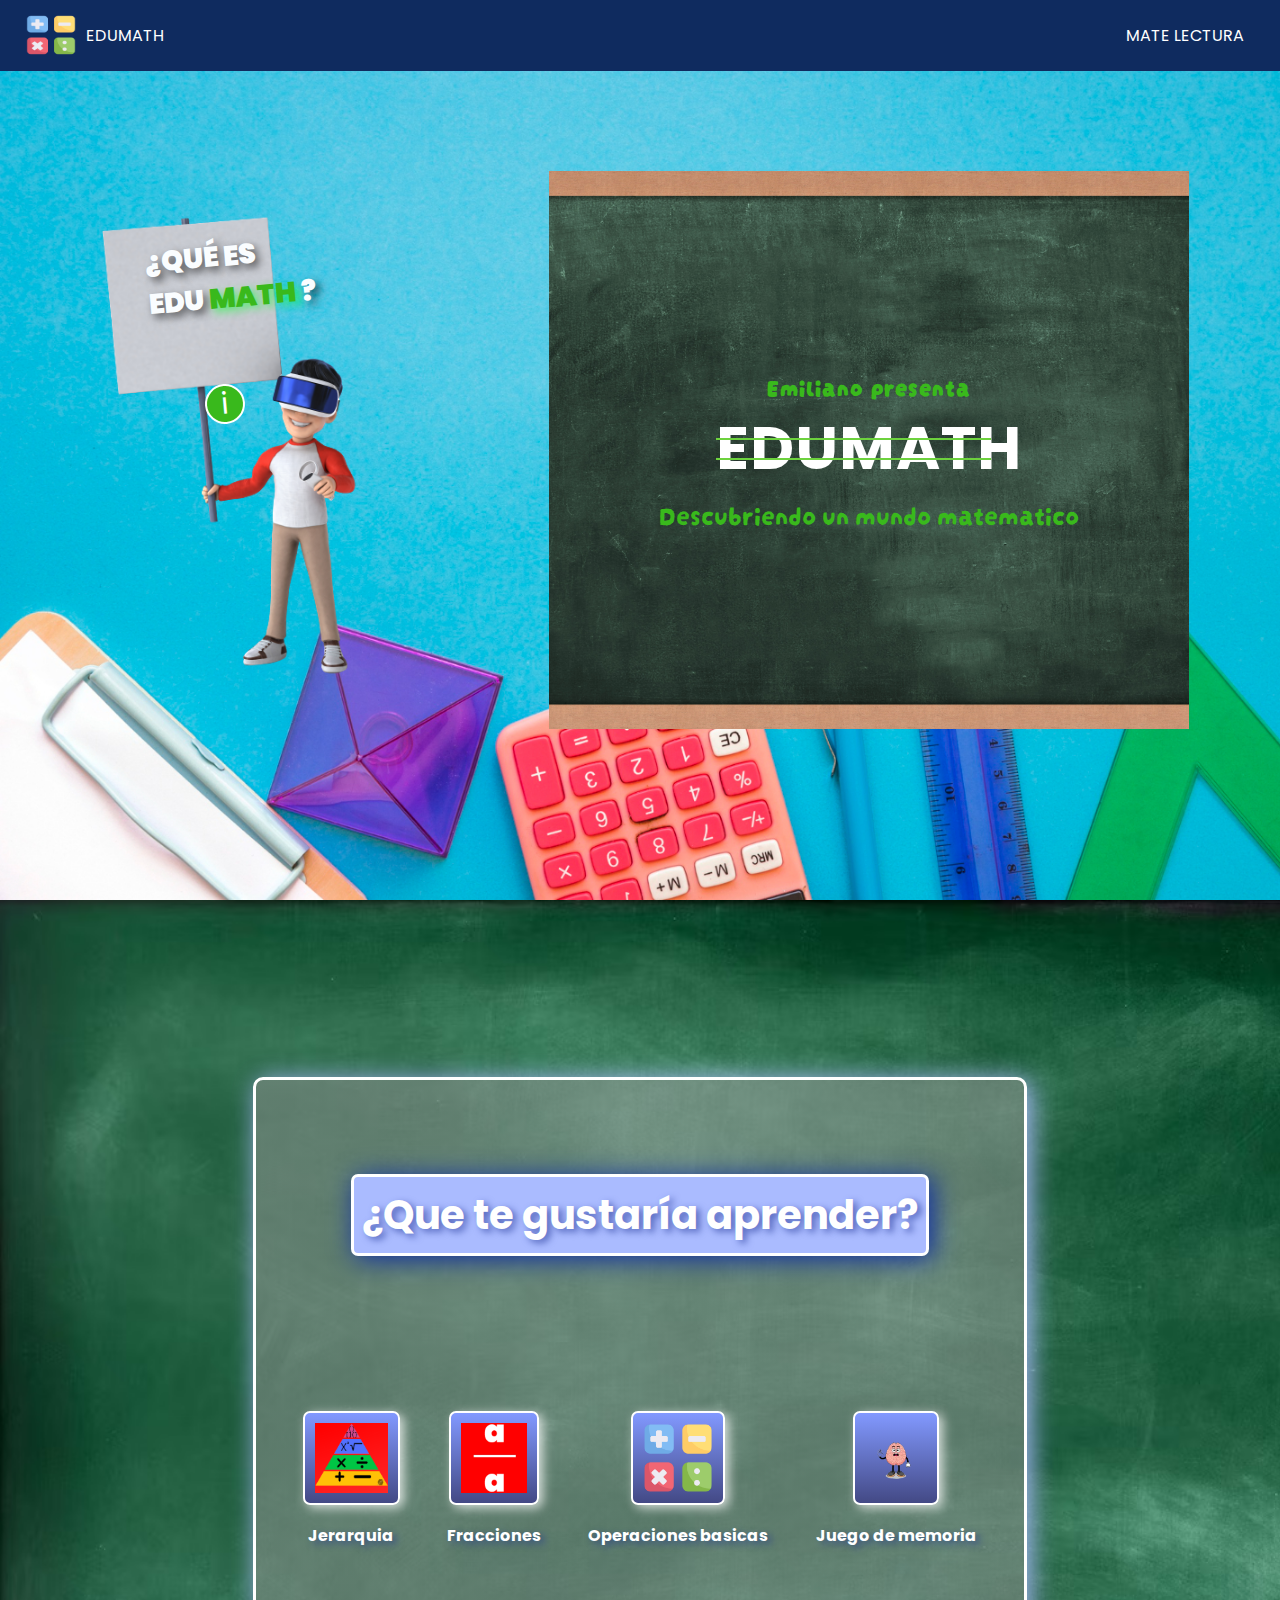
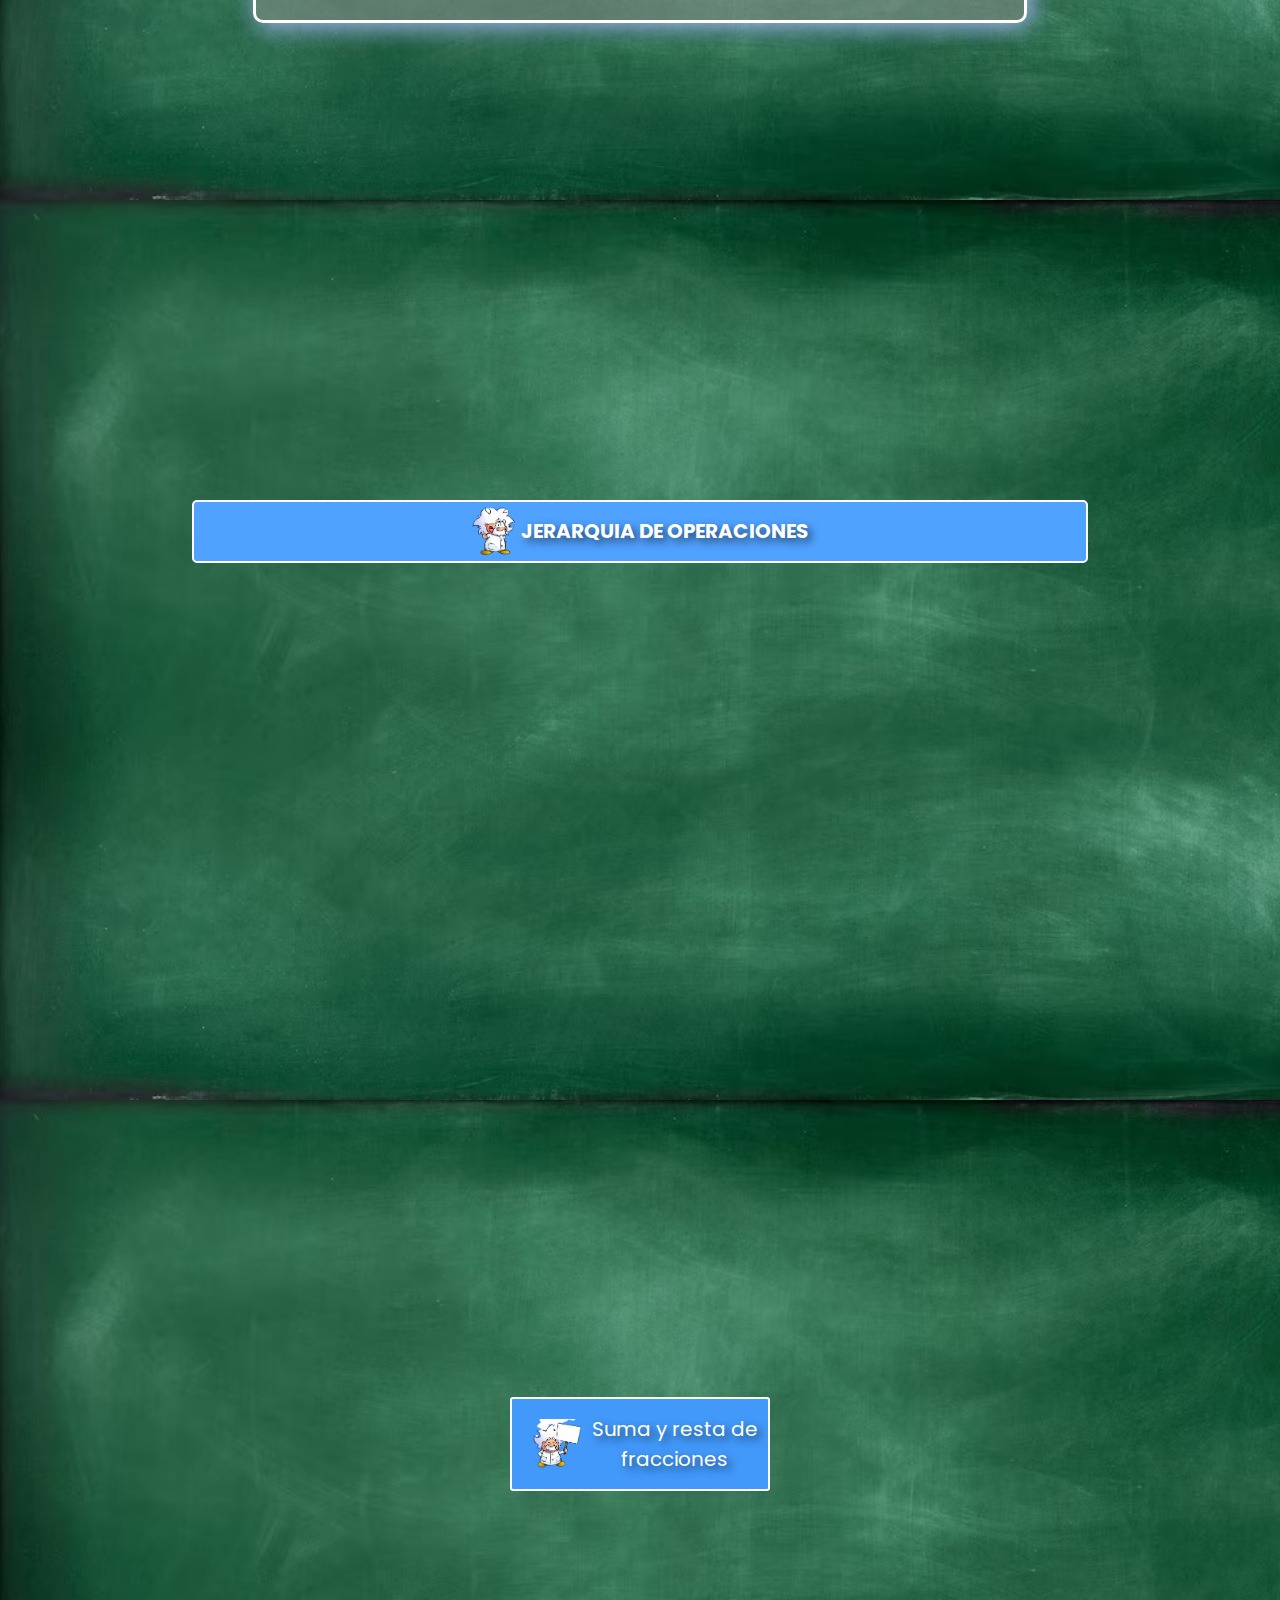
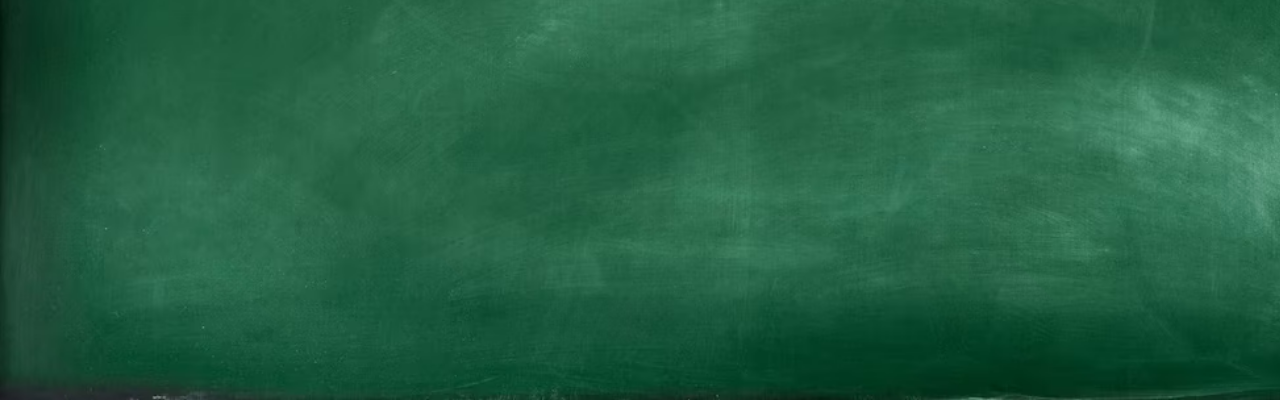
==== commit c5e5c19f: "iphoneas" ====
--- a/index.html
+++ b/index.html
@@ -48,13 +48,18 @@
 
          <div class="pizarra">
 
-
-
-
             <h2 class="content__pizarra">Emiliano presenta</h2>
             <h3 class="loading-text content__pizarra">EDUMATH</h3>
             <p class="content__pizarra">Descubriendo un mundo matematico</p>
-
+         </div>
+
+         <div class="pizarra__2">
+            <div class="contentPizarra">
+               <h2>Emiliano presenta</h2>
+               <h1>EDUMATH</h1>
+               <h2>Descubriendo un mundo matematico</h2>
+            </div>
+            
          </div>
       </div>
 
@@ -80,12 +85,12 @@
             </div>
 
             <div class="opcion">
-               <a href=""><img src="mate.png" alt=""></a>
+               <a href="juego.html"><img src="mate.png" alt=""></a>
                <h1>Operaciones basicas</h1>
             </div>
 
             <div class="opcion">
-               <a href=""><img src="cerebro-removebg-preview.png" alt=""></a>
+               <a href="juegoMemoria.html"><img src="cerebro-removebg-preview.png" alt=""></a>
                <h1>Juego de memoria</h1>
             </div>
          </div>
--- a/estilos.css
+++ b/estilos.css
@@ -324,6 +324,7 @@
 .pizarra {
 
     display: flex;
+    
 
     flex-direction: column;
     align-items: center;
@@ -331,6 +332,7 @@
 
     background-image: url(pizarra-colegio.jpg);
     background-size: cover;
+    background-position-x: center;
     height: 62%;
 
     width: 50%;
@@ -361,7 +363,7 @@
     left: 11%;
 
 
-    font-size: 18px;
+    font-size: 16px;
     text-align: center;
     transform: rotate(-5deg);
     font-weight: bold;
@@ -389,6 +391,8 @@
 }
 
 
+
+
 .cartel .info__math {
     color: #fff;
     background-color: #39b91c;
@@ -428,7 +432,7 @@
 
     margin: 0%;
     letter-spacing: 1px;
-    font-size: 70px;
+    font-size: 60px;
     transition: .5s;
 
 
@@ -506,7 +510,7 @@
     top: 50%;
     left: 0;
     background-color: #6dd23e;
-    animation: loading-bars 1.5s ease-in-out infinite;
+    animation: g-bars 1.5s ease-in-out infinite;
 }
 
 .loading-text:before {
@@ -531,7 +535,7 @@
     }
 }
 
-@keyframes loading-bars {
+@keyframes g-bars {
     0% {
         transform: scale(1, 1);
     }
@@ -1022,6 +1026,10 @@
     background-color: #000000;
 }
 
+
+.pizarra__2{
+    display: none;
+}
 .ejerciciosFraccionesDificiles h4 {
     background-color: #124783;
     border: 1px solid #fff;
@@ -1119,14 +1127,59 @@
 @media (max-width: 800px) {
     .pizarra {
 
-        display: flex;
+        display: none;
         justify-content: center;
-      
+        background-position: center;
         width: 90%;
        
         
-      
-
+    }
+
+    .pizarra__2{
+        display: flex;
+        width: 100%;
+        height: 100%;
+        justify-content: center;
+        align-items: center;
+        
+        
+    }
+
+     .contentPizarra h1{
+        color: #fff;
+       font-size: 3em;
+            text-shadow: 0px 1px 5px rgba(255,255,255,0.79);
+          
+        
+     }
+
+    
+    .contentPizarra {
+
+        display: flex;
+        flex-direction: column;
+        text-align: center;
+        justify-content: center;
+        background-image: url(pizarra-colegio.jpg);
+        background-size: cover;
+        background-position: center;
+        
+        width: 100%;
+
+        
+        height: 60%;
+    }
+
+
+    .contentPizarra h3{
+        font-size: 2.7em;
+        font-family: poppins;
+        
+    }
+    .contentPizarra h2, h3{
+        color: #39b91c;
+        font-size: 20px;
+        font-family: 'Darumadrop One', cursive;
     }
 
 
@@ -1339,7 +1392,121 @@
 @media (min-width: 300px) and (max-width: 1500px){
 /* TODO LO RESPONSIVE APARTIR DE AQUI */
 
+  .nav {
+    justify-content: space-between;
+    position: fixed;
+  }
+
+
   
+ 
+  .nombreLogo img{
+    margin-right: 0%;
+    height: 40px;
+  }
+
+  .nav a{
+    font-size: 16px;
+    margin: 10px;
+  }
+
+
+  /* boton de jerarquia */
+
+  #btn__jerarquia {
+    width: 70%;
+    height: auto;
+  }
+
+  #btn__jerarquia img{
+    height: 50px;
+  }
+
+  #btn__jerarquia h1{
+    font-size: 20px;
+  }
+ 
+
+   /*boton fracciones*/
+
+   #btn__fraccion1 {
+    padding: 10px;
+    border-radius: 3px;
+    background-color: #4299FA;
+    width: 70%;
+  }
+
+  #btn__fraccion1 img{
+    height: 50px;
+  }
+
+  #btn__fraccion1 h1{
+    font-size: 20px;
+  }
+
+
+  .contenedorEjerciciosFracciones{
+    width: 85%;
+    margin-top: 10px;
+}
+
+.tituloDeEjerciciosFracciones{
+    font-size: 8px;
+    text-align: center;
+}
+
+.imgDeEjerciciosFracciones img{
+    height: 60px;
+}
+
+.ejerciciosJe h4{
+    font-size: 7px;
+    
+    font-weight: 100;
+    padding: 4px;
+    border-radius: 6px;
+}
+
+.ejerciciosJe button{
+    padding: 4px;
+    font-size: 9px;
+    text-align: center;
+    height: 30px;
+
+}
+
+
+.infoFracciones p{
+    font-size: 16px;
+}
+
+.contenedorEjerciciosJerarquia{
+    width: 85%;
+    margin-top: 10px;
+}
+
+.tituloDeEjerciciosJerarquia{
+    font-size: 8px;
+    text-align: center;
+}
+
+.imgDeEjerciciosJerarquia img{
+    height: 60px;
+}
+
+.ejerciciosFr h4{
+    font-size: 8px;
+    font-weight: 100;
+    padding: 4px;
+    border-radius: 6px;
+}
+
+.ejerciciosFr button{
+    padding: 4px;
+    font-size: 7px;
+    height: 30px;
+
+}
 
 }
 
@@ -1456,6 +1623,10 @@
         font-size: 16px;
     }
   
+
+    .contentPizarra h3{
+        color: #0077ff;
+    }
     
     
    
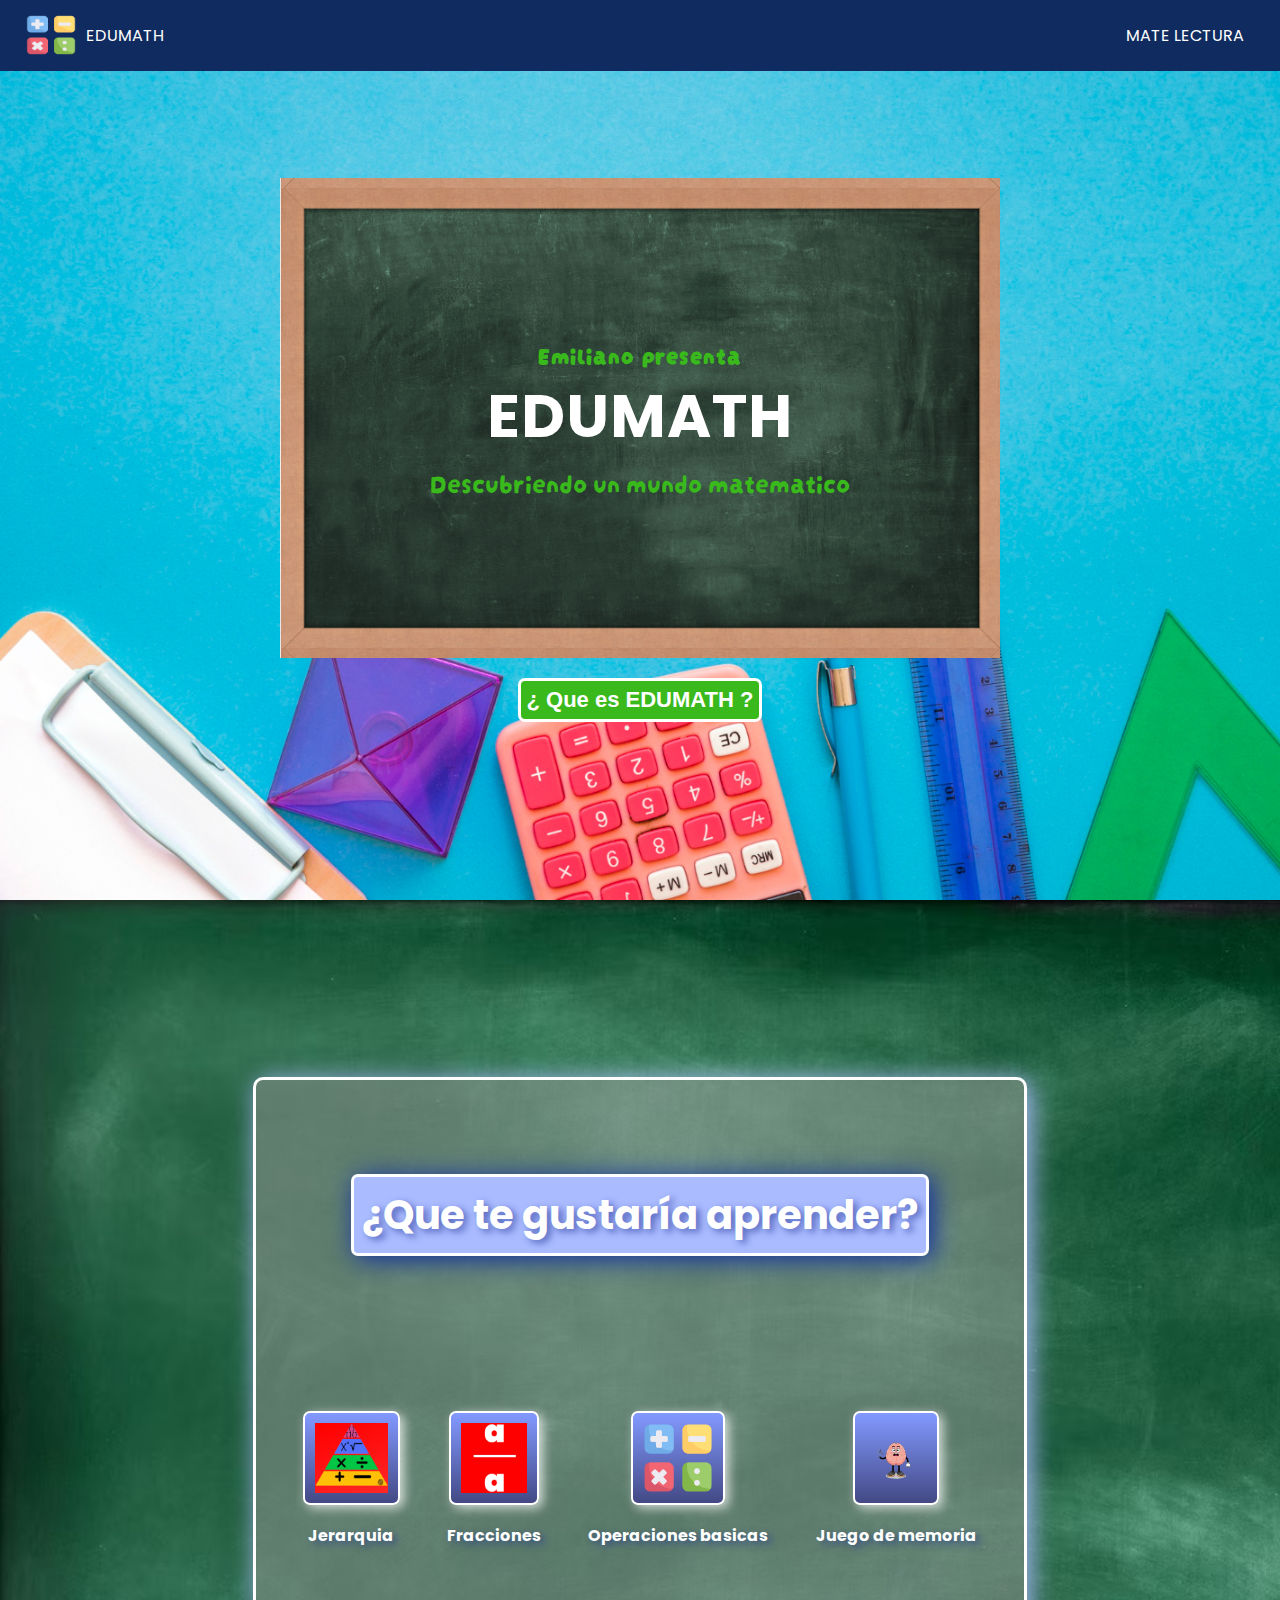
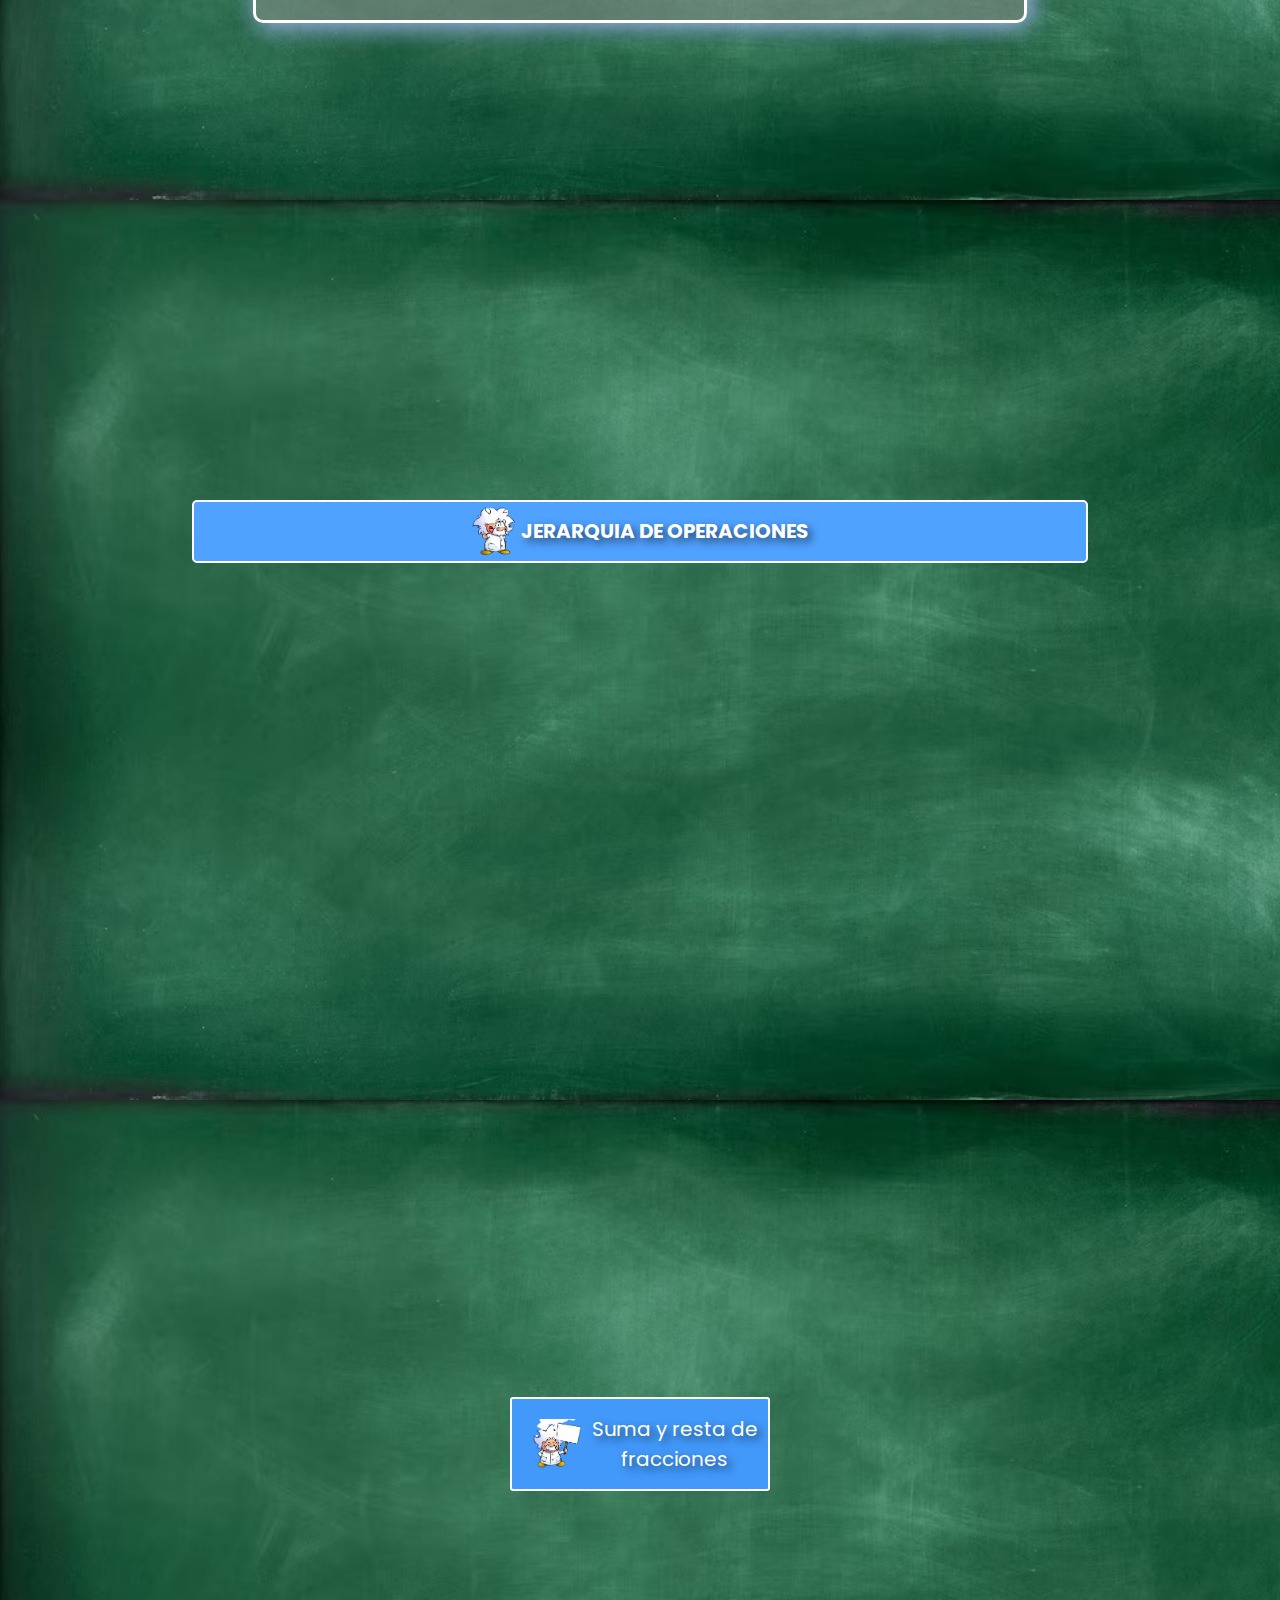
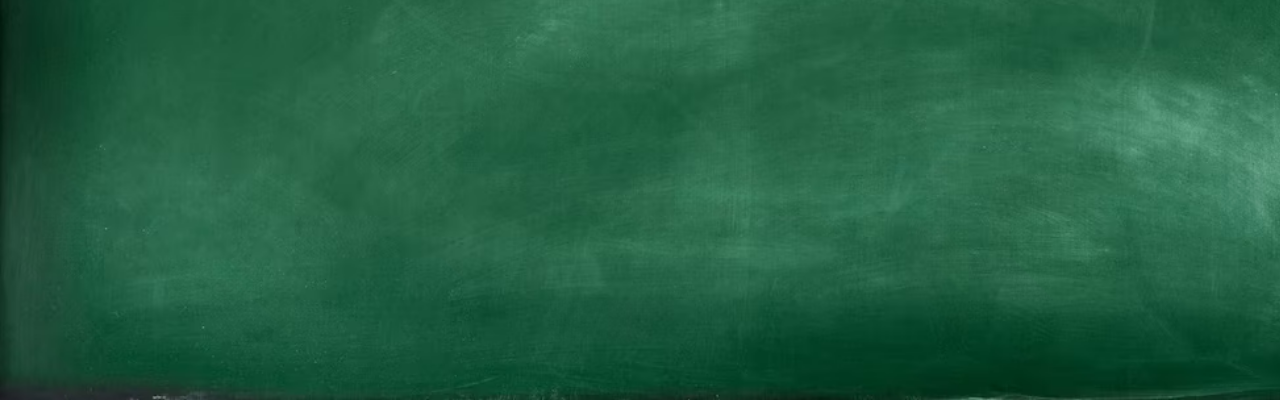
==== commit 8c92a532: "casi" ====
--- a/index.html
+++ b/index.html
@@ -33,24 +33,31 @@
 
    <div id="section-1">
       <div class="container">
-         <div class="cartel">
-            <img src="niño_cartel-removebg-preview.png" alt="">
-            <h1 id="edumath">¿QUÉ ES <br> EDU<span> MATH </span>?</h1>
-            <p id="info">herramientas tecnologica <br> la cual brinda los recursos nesecarios para mejorar el
-               rendimiento matematico</p>
-            <button type="button" class="info__math" id="ver_info" onclick="verInfo ();">i</button type="button">
-            <button type="button" class="info__math" id="ocultar_info" onclick="ocultarInfo ();">i</button
-               type="button">
-         </div>
-
+         
+        <div class="alert">
+            <h1>¿Que es EDUMATH?</h1>
+            <p>Es un sitio web educativo matematico orientado hacia 
+               los niños de primaria para el aprendizaje interactivo,
+                Edumath permite a los niños entender conceptos matematicos
+                 fundamentales reforzando su capacidad cognitiva a través
+                  de ejercicios practicos y juegos.</p>
+                  <button id="btnCerrarInfo" onclick="cerrarInfoEDU();">Cerrar</button>
+        </div>
 
 
 
          <div class="pizarra">
+            <div class="contentPi">
 
             <h2 class="content__pizarra">Emiliano presenta</h2>
-            <h3 class="loading-text content__pizarra">EDUMATH</h3>
+            <h3 class=" content__pizarra">EDUMATH</h3>
             <p class="content__pizarra">Descubriendo un mundo matematico</p>
+        
+            </div>
+
+            <div class="btnEdu">
+               <button id="btnInfoMath" onclick="verInfoEDU();">¿ Que es EDUMATH ?</button>
+            </div>
          </div>
 
          <div class="pizarra__2">
@@ -61,6 +68,8 @@
             </div>
             
          </div>
+
+         
       </div>
 
    </div>
--- a/estilos.css
+++ b/estilos.css
@@ -323,94 +323,155 @@
 
 .pizarra {
 
-    display: flex;
-    
-
+    
+    height: 100%;
+    width: 100%;
+    display:flex;
     flex-direction: column;
-    align-items: center;
-    justify-content: center;
-
+
+    justify-content: center;
+    
+    align-items: center;
+}
+
+.btnEdu{
+    width: 100%;
+    
+    justify-content: center;
+    display: flex;
+    align-items: center;
+    margin-top: 20px;
+}
+
+#btnInfoMath{
+    background: none;
+    border: none;
+    color: #fff;
+    background-color: #39b91c;
+    border: 3px solid #fff;
+    
+    font-size: 22px;
+    font-weight: bold;
+    padding: 6px;
+    
+    border-radius: 7px;
+    cursor: pointer;
+    transition: .5s;
+    animation: milo 2s forwards infinite;
+}
+
+@keyframes milo {
+    0%{
+        transform: scale(95%);
+        background-color: #39b91c;
+    }
+
+   50%{
+    transform: scale(100%);
+    background-color: #328120;
+   }
+    100%{
+        transform: scale(95%);
+        background-color: #39b91c;
+    }
+    
+}
+#btnInfoMath:hover{
+    background-color: #183711;
+}
+
+
+
+.alert {
+    /* background: rgb(88,174,99);
+    background: linear-gradient(180deg, rgba(88,174,99,1) 0%, rgba(34,107,46,1) 100%);*/
+    position: absolute;
     background-image: url(pizarra-colegio.jpg);
-    background-size: cover;
+    background-size: contain ;
+    background-position: center;
+    width: 50%;
+    height: 68%;
+    border: px solid #ffffff;
+    box-shadow: 1px 1px 34px -2px rgba(0,0,0,1);
+-webkit-box-shadow: 1px 1px 34px -2px rgba(0,0,0,1);
+-moz-box-shadow: 1px 1px 34px -2px rgba(0,0,0,1);
+  border-radius: 10px;
+  display: none;
+  flex-direction: column;
+  align-items: center;
+  justify-content: center;
+}
+
+.alert h1{
+    color: #fff;
+ 
+    text-shadow: 0px 1px 8px rgba(21,167,22,1);
+    border-bottom : 3px solid #fff ;
+  display: flex;
+  align-items: center;
+}
+
+.alert p{
+    width: 65%;
+    font-size: 20px;
+    letter-spacing: 1px;
+    color: #fff;
+    
+    justify-content: center;
+    align-items: center;
+    text-shadow: 0px 1px 2px rgba(0,0,0,0.74);
+    font-family: 'Darumadrop One', cursive;
+   
+}
+
+.alert button{
+    background: none;
+    border: none;
+    color: #fff;
+    background-color: #39b91c;
+    border: 1.5px solid #fff;
+    
+    font-size: 16px;
+    font-weight: bold;
+    padding: 2px;
+  
+    
+    border-radius: 4px;
+    cursor: pointer;
+    transition: .5s;
+}
+
+
+
+.contentPi{
+    height: 30em;
+    width: 45em;
+    background-image: url(pizarra-colegio.jpg);
+    background-size: contain;
+    display: flex;
+    flex-direction: column;
+    justify-content: center;
+    align-items: center;
     background-position-x: center;
-    height: 62%;
-
-    width: 50%;
-}
-
-
-.cartel h1 {
-    color: #fafdff;
-    font-weight: 900;
-    font-size: 28px;
-    position: absolute;
-    left: 11.5%;
-    top: 24%;
-
-    transform: rotate(-5deg);
-    text-shadow: 4px 4px 9px rgba(0, 0, 0, 0.6);
-    display: block;
-
-
-
-}
-
-.cartel p {
-    position: absolute;
-    width: 170px;
-    height: 20%;
-    top: 18%;
-    left: 11%;
-
-
-    font-size: 16px;
-    text-align: center;
-    transform: rotate(-5deg);
-    font-weight: bold;
-    color: #183711;
-    font-family: 'Darumadrop One', cursive;
-    text-shadow: 4px 4px 9px rgba(4, 255, 0, 0.6);
-    transition: .5s;
-    display: none;
-
-}
-
-.cartel h1 span {
-    color: #39b91c;
-    text-shadow: 4px 4px 9px rgba(12, 255, 49, 0.6);
-
+    background-position-y: center;
+}
+
+
+.cartel{
+    display: flex;
+    height: 40%;
+    width: 40%;
 }
 
 
 .cartel img {
     display: flex;
-    width: 90%;
-    position: relative;
-    height: 80%;
-    left: 0%;
-}
-
-
-
-
-.cartel .info__math {
-    color: #fff;
-    background-color: #39b91c;
-    border: 2px solid white;
-    width: 40px;
-    height: 40px;
-    border-radius: 50%;
-    display: flex;
-    justify-content: center;
-    align-items: center;
-    font-size: 30px;
-    font-family: poppins;
-    position: absolute;
-    top: 42.7%;
-    left: 16%;
-    transform: rotate(-5deg);
-
-}
+   
+}
+
+
+
+
 
 #ocultar_info {
     position: absolute;
@@ -1125,6 +1186,10 @@
 }
 
 @media (max-width: 800px) {
+
+    .body {
+        background-color: #183711;
+    }
     .pizarra {
 
         display: none;
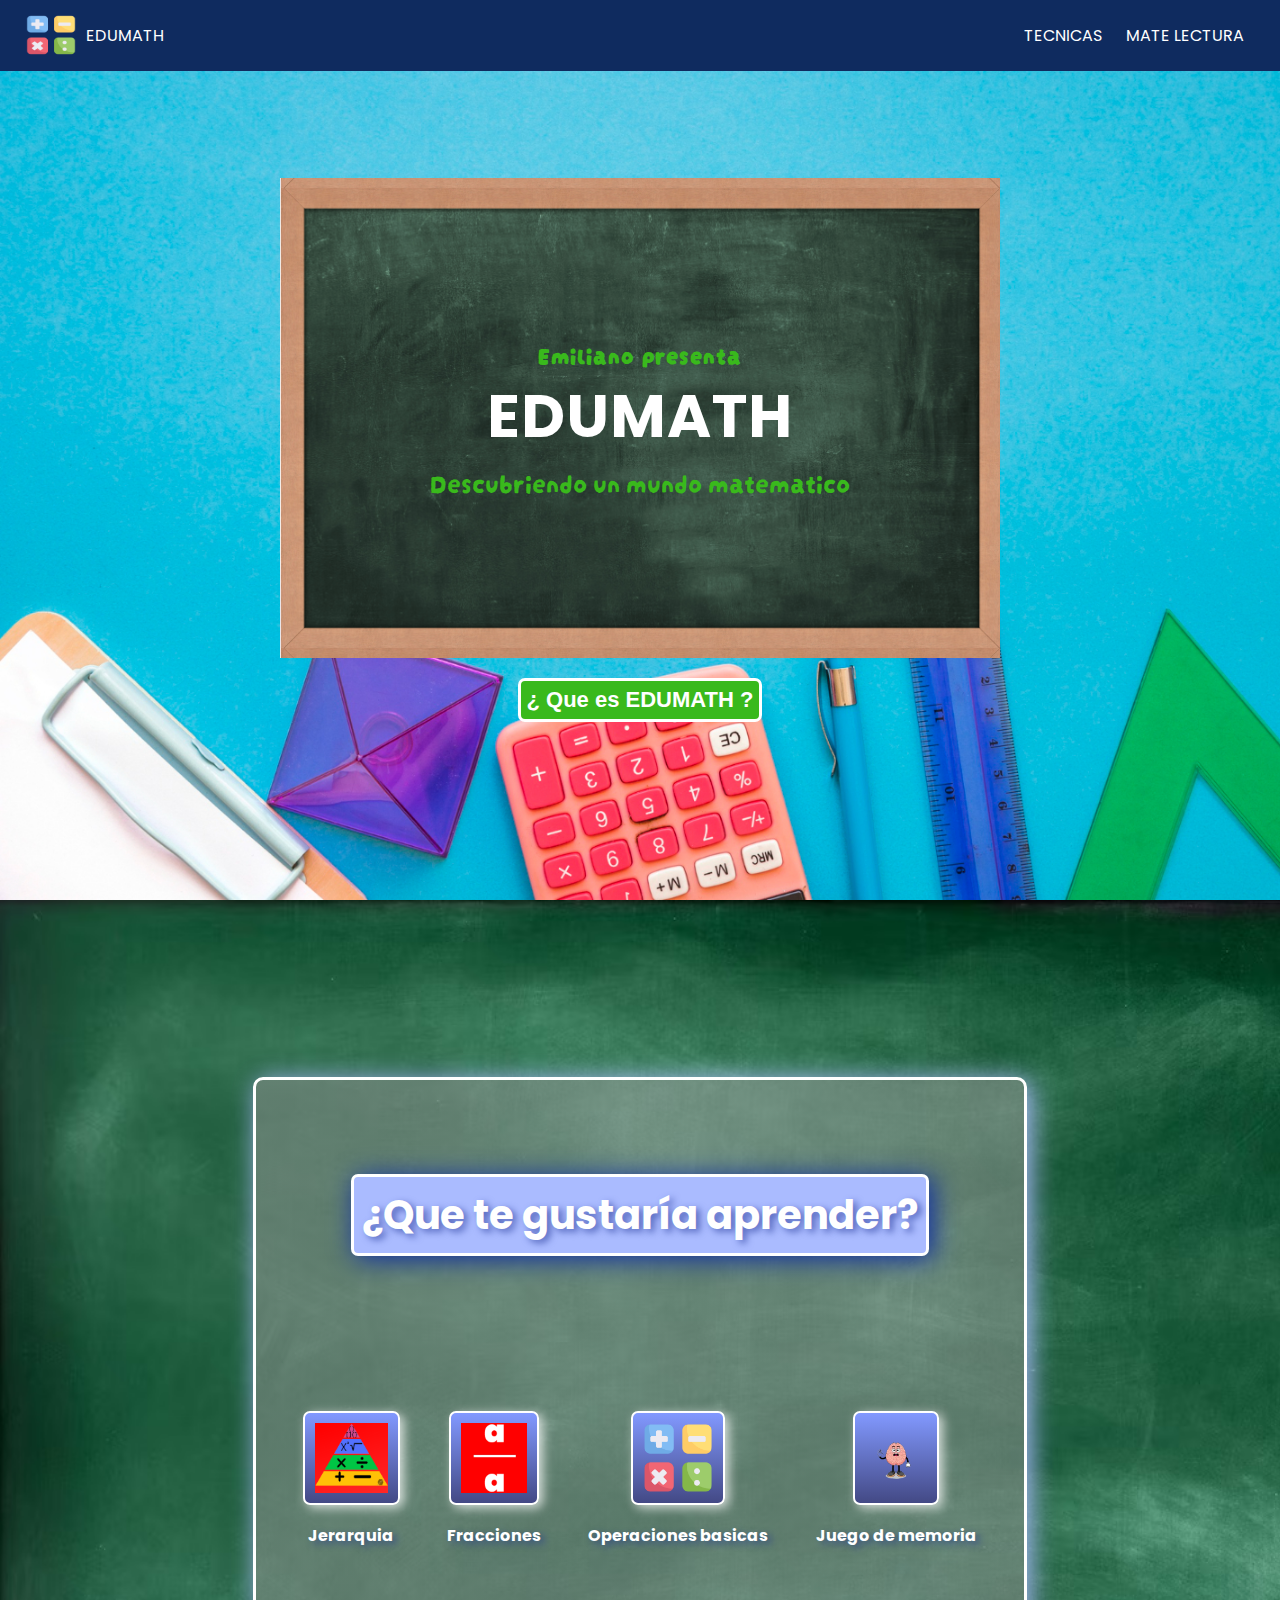
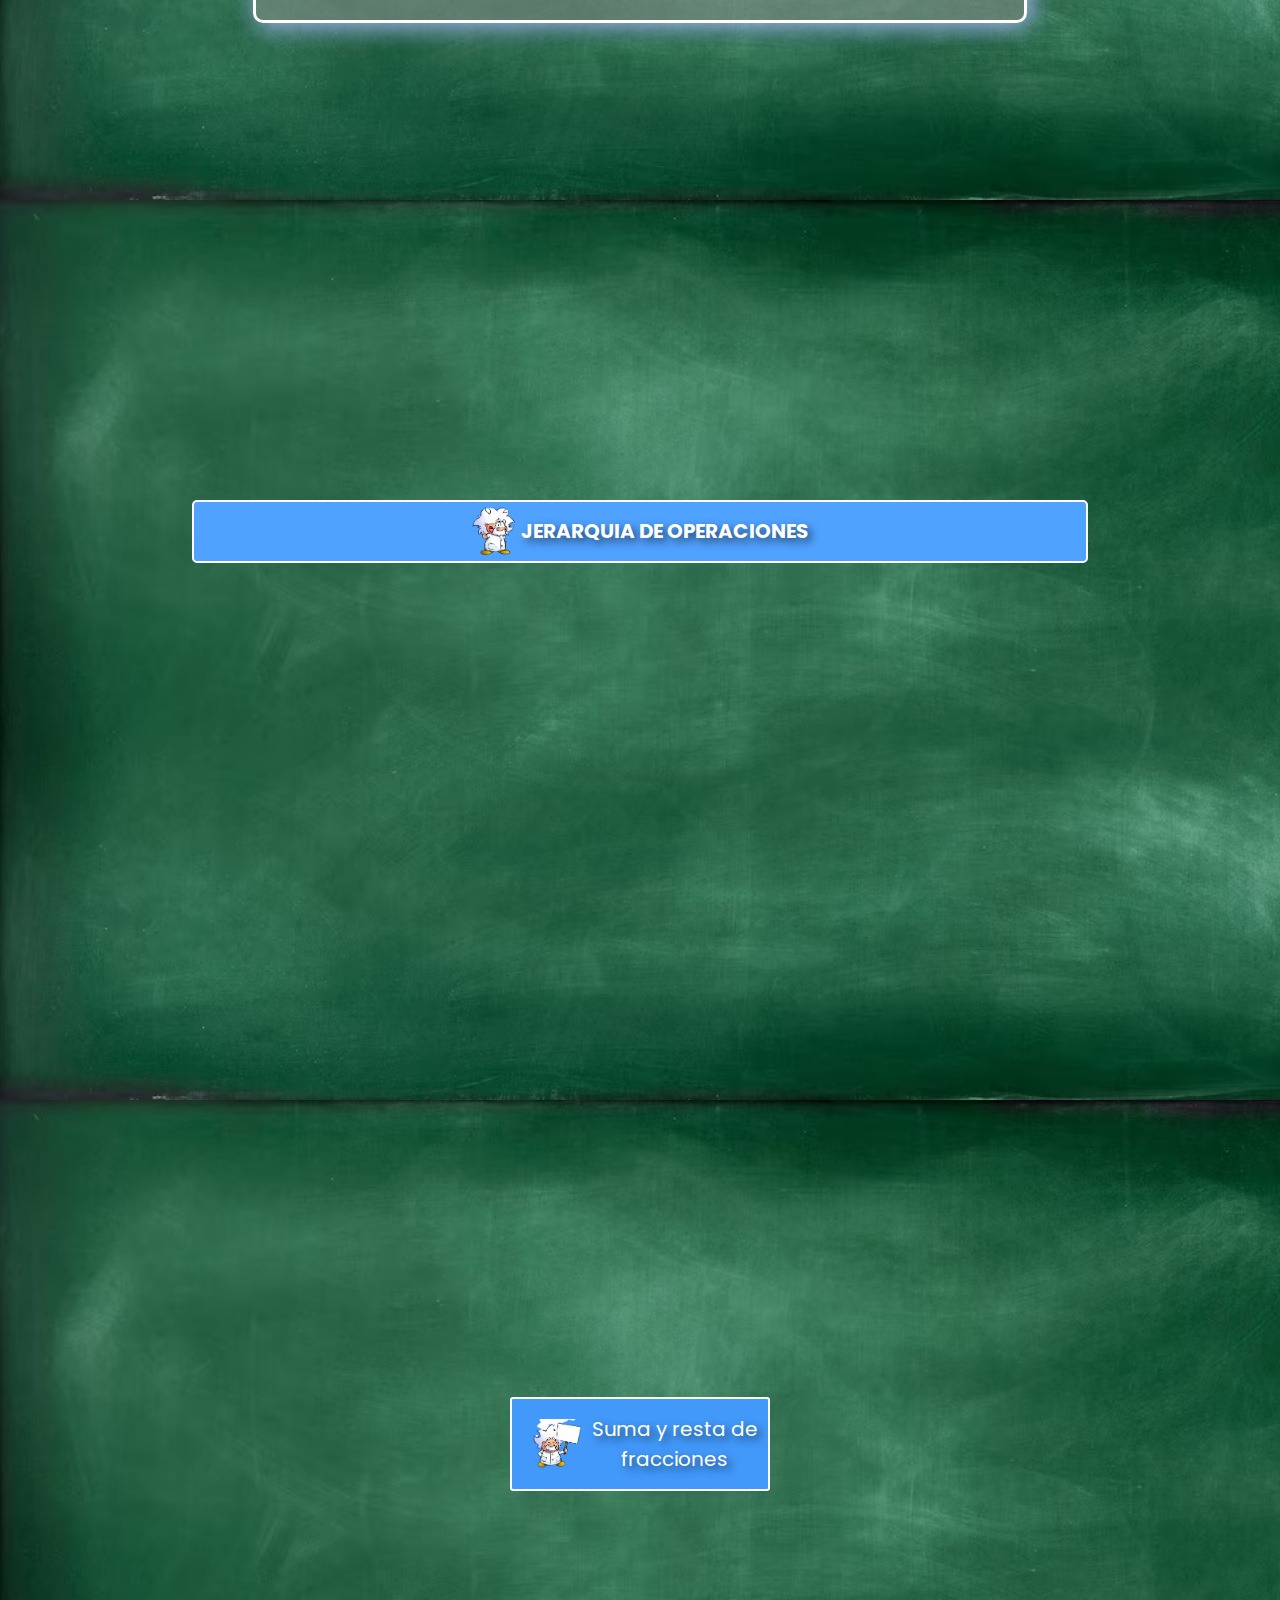
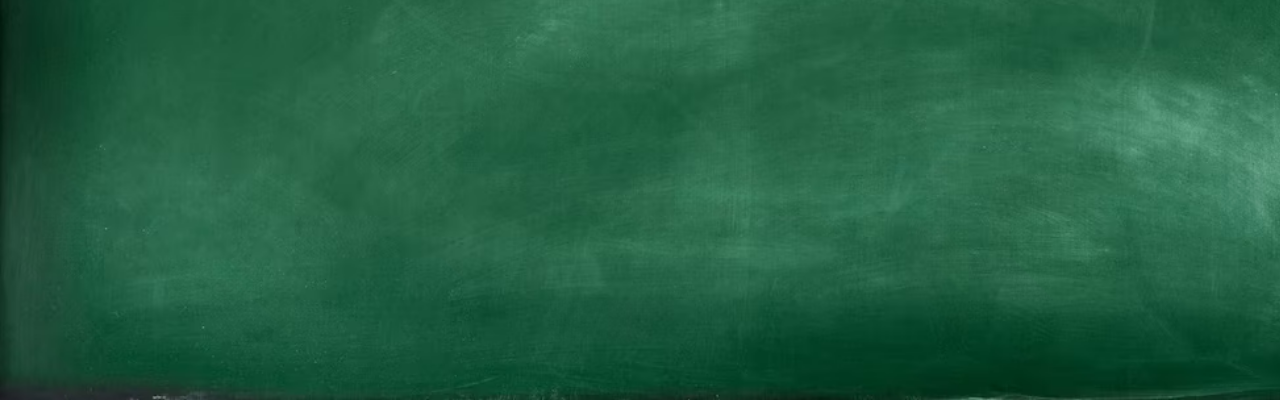
==== commit 1c5de27a: "tecnica" ====
--- a/index.html
+++ b/index.html
@@ -13,6 +13,7 @@
    <link
       href="https://fonts.googleapis.com/css2?family=Darumadrop+One&family=Poppins:wght@900&family=Raleway:wght@100&display=swap"
       rel="stylesheet">
+      <link rel="icon" href="icono.ico">
 
 
 
@@ -27,6 +28,7 @@
          <a href="#section-1">EDUMATH</a>
       </div>
       <div class="nombreLogo2">
+         <a href="tecnicas.html">TECNICAS</a>
          <a href="#section-3">MATE LECTURA</a>
       </div>
    </nav>
--- a/estilos.css
+++ b/estilos.css
@@ -52,7 +52,10 @@
     width: 90%;
 
 }
-
+.nombreLogo2 a{
+    margin: 10px;
+    font-size: 1.4em;
+}
 #section-3 {
     width: 100vw;
     height: 100vh;
@@ -1186,6 +1189,8 @@
 }
 
 @media (max-width: 800px) {
+     
+    
 
     .body {
         background-color: #183711;
@@ -1463,6 +1468,7 @@
   }
 
 
+
   
  
   .nombreLogo img{
@@ -1812,5 +1818,9 @@
         width: 100%;
     }
 
+
+      .pizarra{
+        display: none;
+      }
    
 }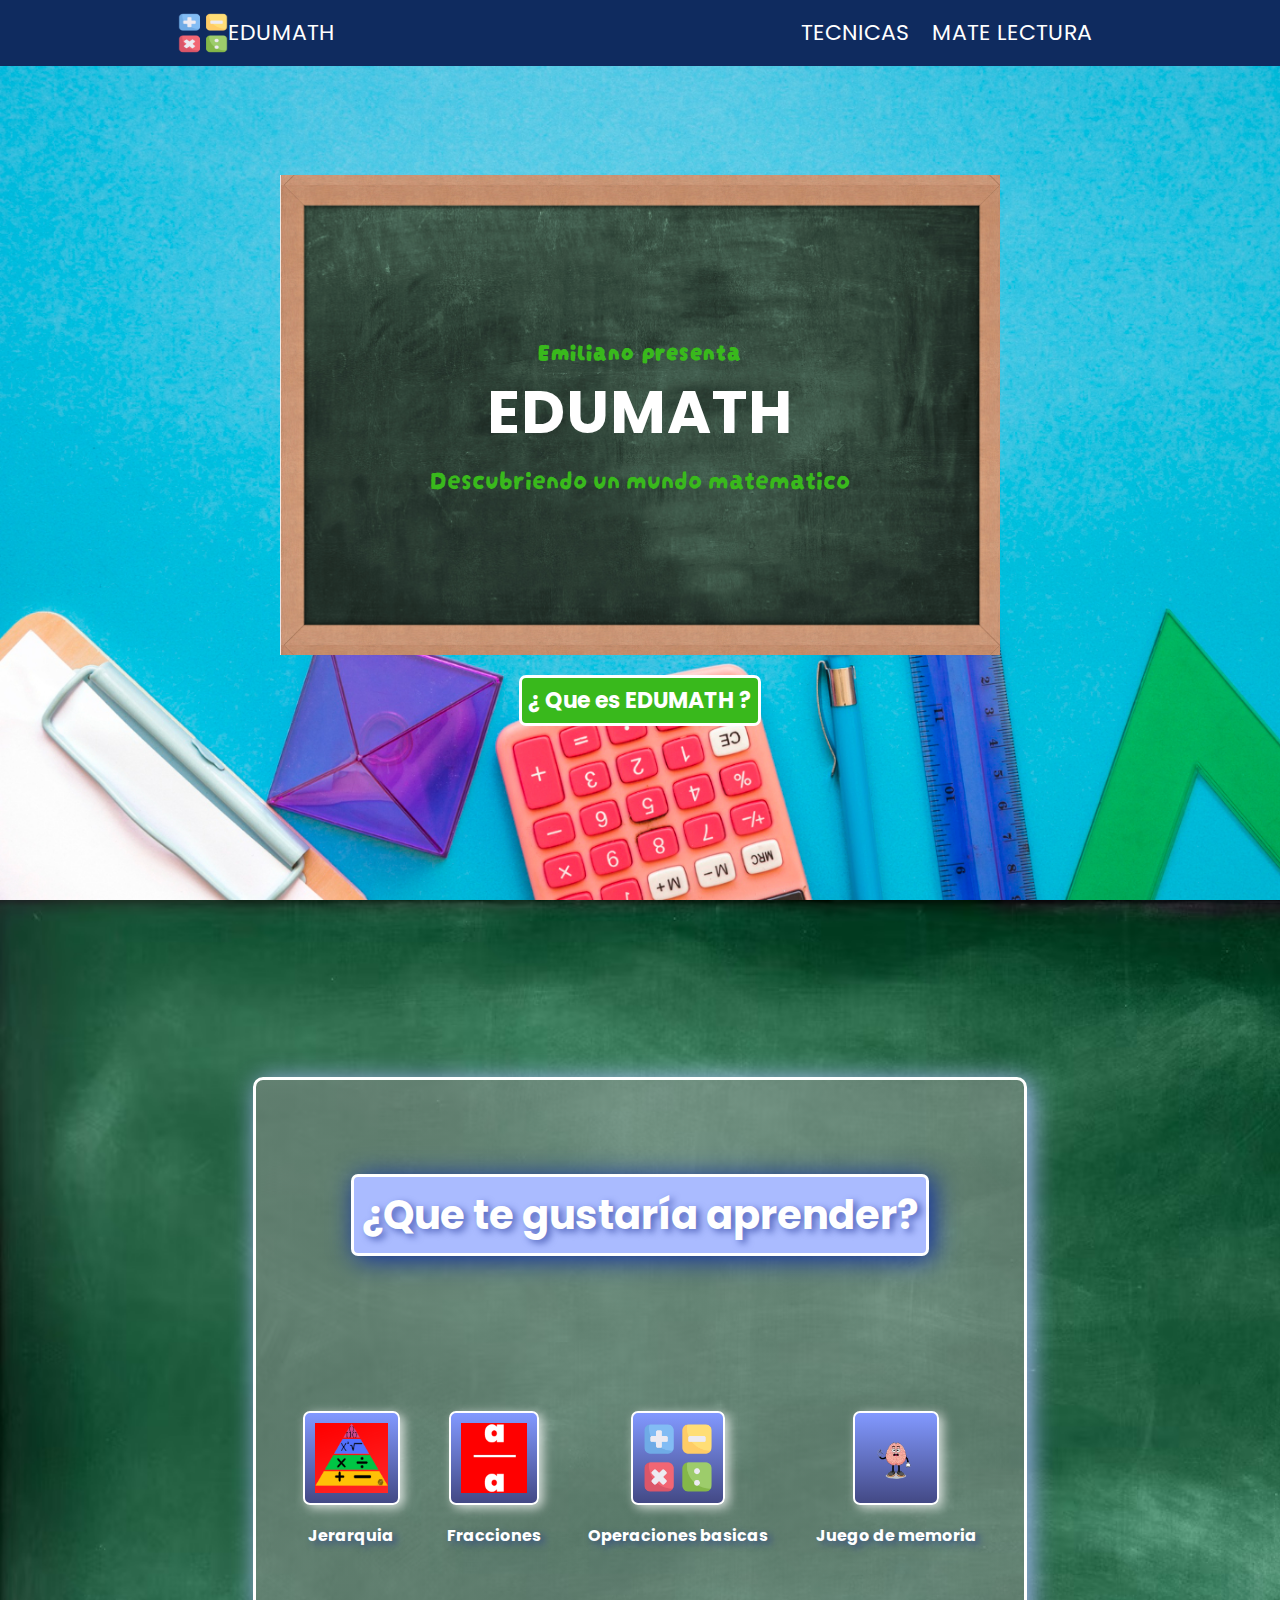
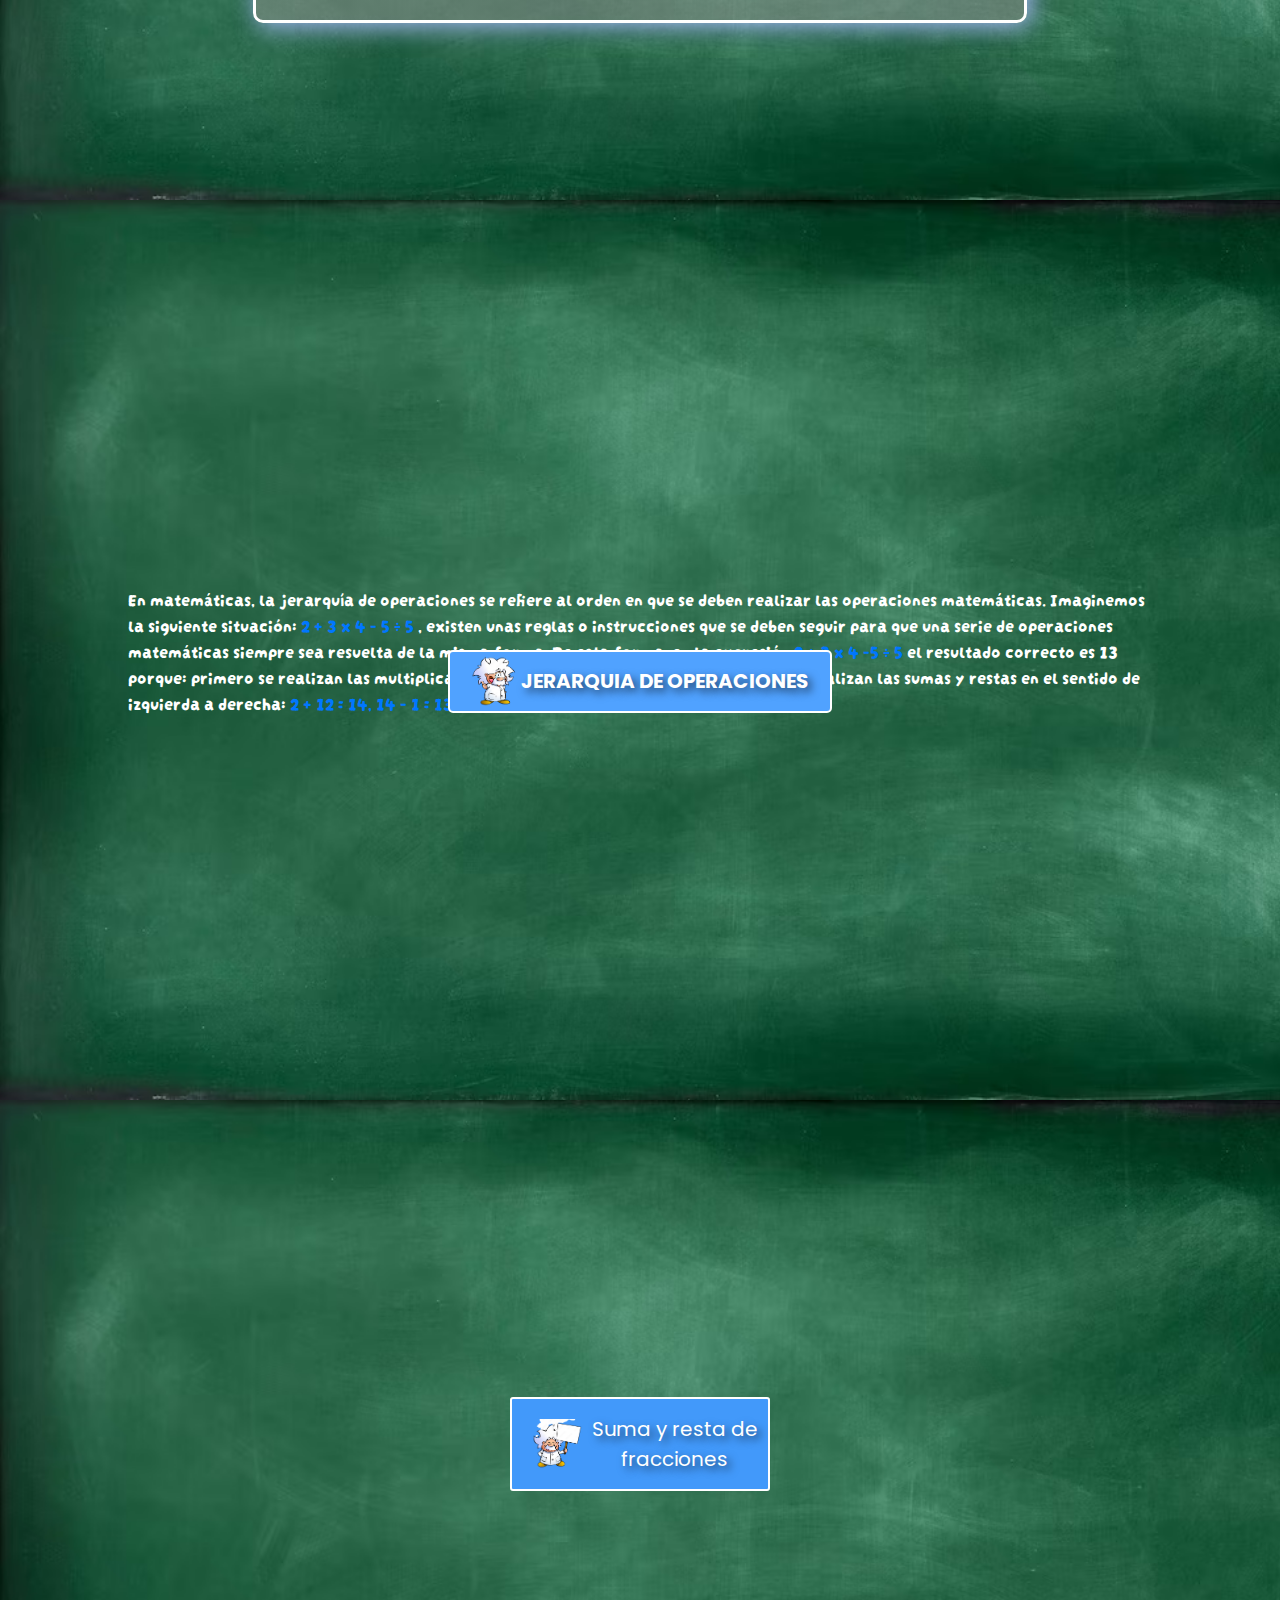
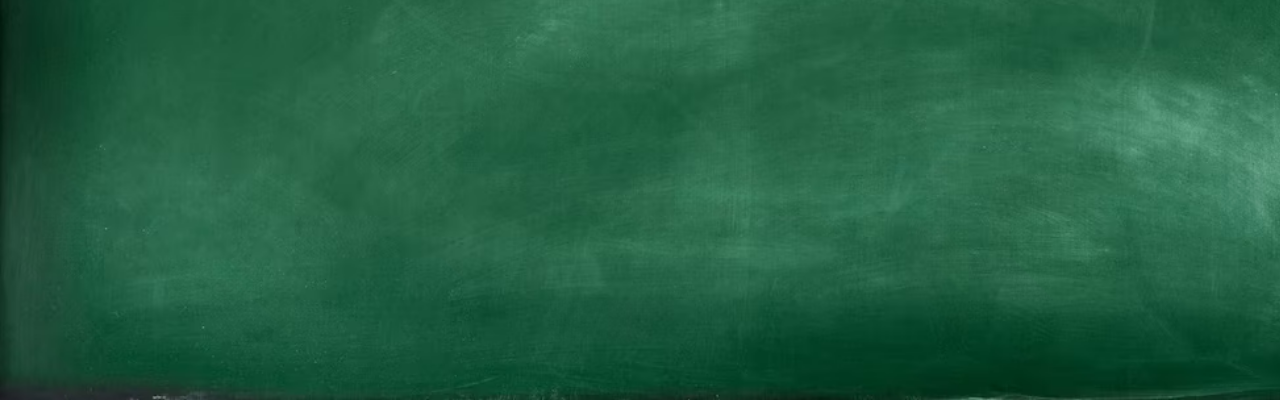
==== commit 80dd36cc: "la adapte a las computadoras del colegio" ====
--- a/index.html
+++ b/index.html
@@ -120,11 +120,20 @@
                   JERARQUIA DE OPERACIONES
                </h1>
             </button>
-         </div>
-
-         <div class="ocultar__jerarquia">
-            <button id="btn__ocultarJerarquia" onclick="ocultarJerarquia();" class="btn__jerarquia">Ocultar</button>
-         </div>
+
+            <div id="toca__aqui">
+
+               <img src="https://cdn-icons-png.flaticon.com/512/892/892550.png" alt="">
+   
+            </div>
+            
+
+            
+         </div>
+
+         
+
+        
 
 
          <div id="info__jerarquia">
@@ -144,7 +153,14 @@
                <span> 2 + 12 = 14, 14 - 1 = 13. </span>
             </p>
          </div>
-
+         
+
+
+         
+            <button id="btn__ocultarJerarquia" onclick="ocultarJerarquia();" class="btn__jerarquia">Ocultar</button>
+        
+
+         
          <div class="contenedorEjerciciosJerarquia">
             <div class="imgDeEjerciciosJerarquia">
                <img src="einstein_like-removebg-preview.png" alt="">
@@ -185,21 +201,18 @@
                   <button onclick="generarJe();">Ver mas ejercicios</button>
                </div>
             </div>
-            
-         </div>
-
-
-        
-
-
-
-
-
-         <div id="toca__aqui">
-
-            <img src="https://cdn-icons-png.flaticon.com/512/892/892550.png" alt="">
-
-         </div>
+
+            
+         </div>
+
+
+        
+
+
+
+
+
+         
 
 
 
--- a/estilos.css
+++ b/estilos.css
@@ -356,7 +356,7 @@
     font-size: 22px;
     font-weight: bold;
     padding: 6px;
-    
+    font-family: poppins;
     border-radius: 7px;
     cursor: pointer;
     transition: .5s;
@@ -621,18 +621,24 @@
     }
 }
 
-#info__jerarquia {
+#arquia {
     display: none;
     flex-direction: column;
     position: relative;
     justify-content: start;
     text-align: center;
     left: 0px;
+    margin-bottom: 0%;
     width: 90%;
-
-}
-
-#info__jerarquia span {
+  
+
+}
+
+.ocultar__jerarquia{
+    background-color: #0077ff;
+}
+
+#arquia span {
     font-family: poppins;
 
     font-weight: bold;
@@ -640,9 +646,9 @@
 
 }
 
-#info__jerarquia p {
-    font-size: 25px;
-    top: 0px;
+#arquia p {
+    font-size: 130%;
+    
 }
 
 
@@ -689,11 +695,16 @@
     align-items: center;
     color: #fff;
     font-size: 20px;
+    
+     position: relative;
+     top: 150px;
+
+
+
 
 
     font-family: poppins;
-    position: relative;
-    top: 130px;
+    
 }
 
 #toca__aqui h4 {
@@ -710,7 +721,7 @@
     margin-top: 0;
     padding: 0;
     position: absolute;
-    top: 220px;
+   
     animation: flecha 2s ease-in-out infinite;
 }
 
@@ -732,6 +743,14 @@
 
 
 /* jerarquia */
+
+.jerarquia{
+    display: flex;
+    height: 100%;
+   
+    top: 0%;
+    justify-content: center;
+}
 
 
 .contenedorEjerciciosJerarquia{
@@ -741,8 +760,11 @@
     border-radius: 10px;
    
     
-    margin-top: 130px;
-    display: flex;
+    justify-content: center;
+    align-items: center;
+    position: relative;
+    top: 100px;
+
     display: none;
 }
 
@@ -815,8 +837,8 @@
     font-family: darumadrop;
     font-weight: bold;
     transition: .5s;
-    position: absolute;
-    top: 100px;
+    top: 50px;
+   
     padding: 5px;
     border-radius: 10px;
 }
@@ -828,10 +850,11 @@
 }
 
 #btn__ocultarJerarquia {
-    top: 20em;
+    
     width: 100px;
     justify-content: center;
     position: relative;
+    margin: 0%;
 }
 
 .contenedorEjerciciosFracciones {
@@ -842,6 +865,13 @@
     display: none;
     bottom: 50px;
     position: relative;
+}
+
+.presentacionEjerciciosFracciones{
+    display: flex;
+    flex-direction: column ;
+    width: 80%;
+
 }
 .ejerciciosJe{
     
@@ -1191,7 +1221,7 @@
 @media (max-width: 800px) {
      
     
-
+  
     .body {
         background-color: #183711;
     }
@@ -1266,20 +1296,21 @@
     }
 
     nav a {
-        font-size: 16px;
+        font-size: 12px;
     }
 
     .nav{
         height: 70px;
 
-    }
-
-    .nav a{
-        font-size: 30px;
-    }
+
+    }
+
+    
 
     .nombreLogo {
         margin-right: 0px;
+        
+
     }
 
     .cartel {
@@ -1375,14 +1406,17 @@
     }
 
 
-    #info__jerarquia p {
+    #arquia p {
         font-size: 16px;
     }
 
 
    
 
-   
+   .contenedorEjerciciosJerarquia{
+    position: relative;
+    top: 7%;
+   }
 
 
     .container {
@@ -1395,7 +1429,7 @@
 
         align-items: center;
     }
-f
+
 
     #btn__fraccion1 {
         display: flex;
@@ -1463,12 +1497,11 @@
 /* TODO LO RESPONSIVE APARTIR DE AQUI */
 
   .nav {
-    justify-content: space-between;
+    justify-content: space-around;
     position: fixed;
   }
 
-
-
+ 
   
  
   .nombreLogo img{
@@ -1476,9 +1509,14 @@
     height: 40px;
   }
 
+  .nombreLogo2 a{
+   
+    margin-right: 0%;
+  }
+
   .nav a{
-    font-size: 16px;
-    margin: 10px;
+    font-size: 12px;
+    
   }
 
 
@@ -1553,7 +1591,7 @@
 
 .contenedorEjerciciosJerarquia{
     width: 85%;
-    margin-top: 10px;
+   
 }
 
 .tituloDeEjerciciosJerarquia{
@@ -1823,4 +1861,90 @@
         display: none;
       }
    
+}
+
+
+/* nest hub max */
+@media screen and (min-width: 800px) and (max-width: 1280px){
+    .presentacionEjerciciosJerarquia{
+        width: 80%;
+    }
+
+    .tituloDeEjerciciosJerarquia h1{
+        font-size: 24px;
+    }
+
+    .ejerciciosFr h4{
+        font-size: 18px;
+    }
+
+
+    .presentacionEjerciciosJerarquia button{
+        font-size: 18px;
+        justify-content: center;display: flex;
+        align-items: center;
+    }
+
+    .imgDeEjerciciosJerarquia img{
+      height: 100px;
+       }
+
+       #info__jerarquia {
+        width: 80%;
+       }
+       
+
+       #info__jerarquia p{
+        font-size: 18px;
+       }
+       #btn__jerarquia{
+        width: 30%;
+       }
+
+       #info__jerarquia span{
+        color: #0077ff;
+       }
+
+       
+
+/* fracciones */
+
+
+       .presentacionEjerciciosFracciones{
+        width: 80%;
+    }
+
+    .tituloDeEjerciciosFracciones h1{
+        font-size: 24px;
+    }
+
+    .ejerciciosJe h4{
+        font-size: 18px;
+    }
+
+
+    .presentacionEjerciciosFracciones button{
+        font-size: 18px;
+        justify-content: center;display: flex;
+        align-items: center;
+    }
+
+    .imgDeEjerciciosFracciones img{
+      height: 100px;
+       }
+
+       .infoFracciones p{
+        font-size: 24px;
+       }
+
+
+       /* nav */
+
+       .nav a{
+        font-size: 22px;
+       }
+
+       .nombreLogo2 a{
+        margin: 10px;
+       }
 }